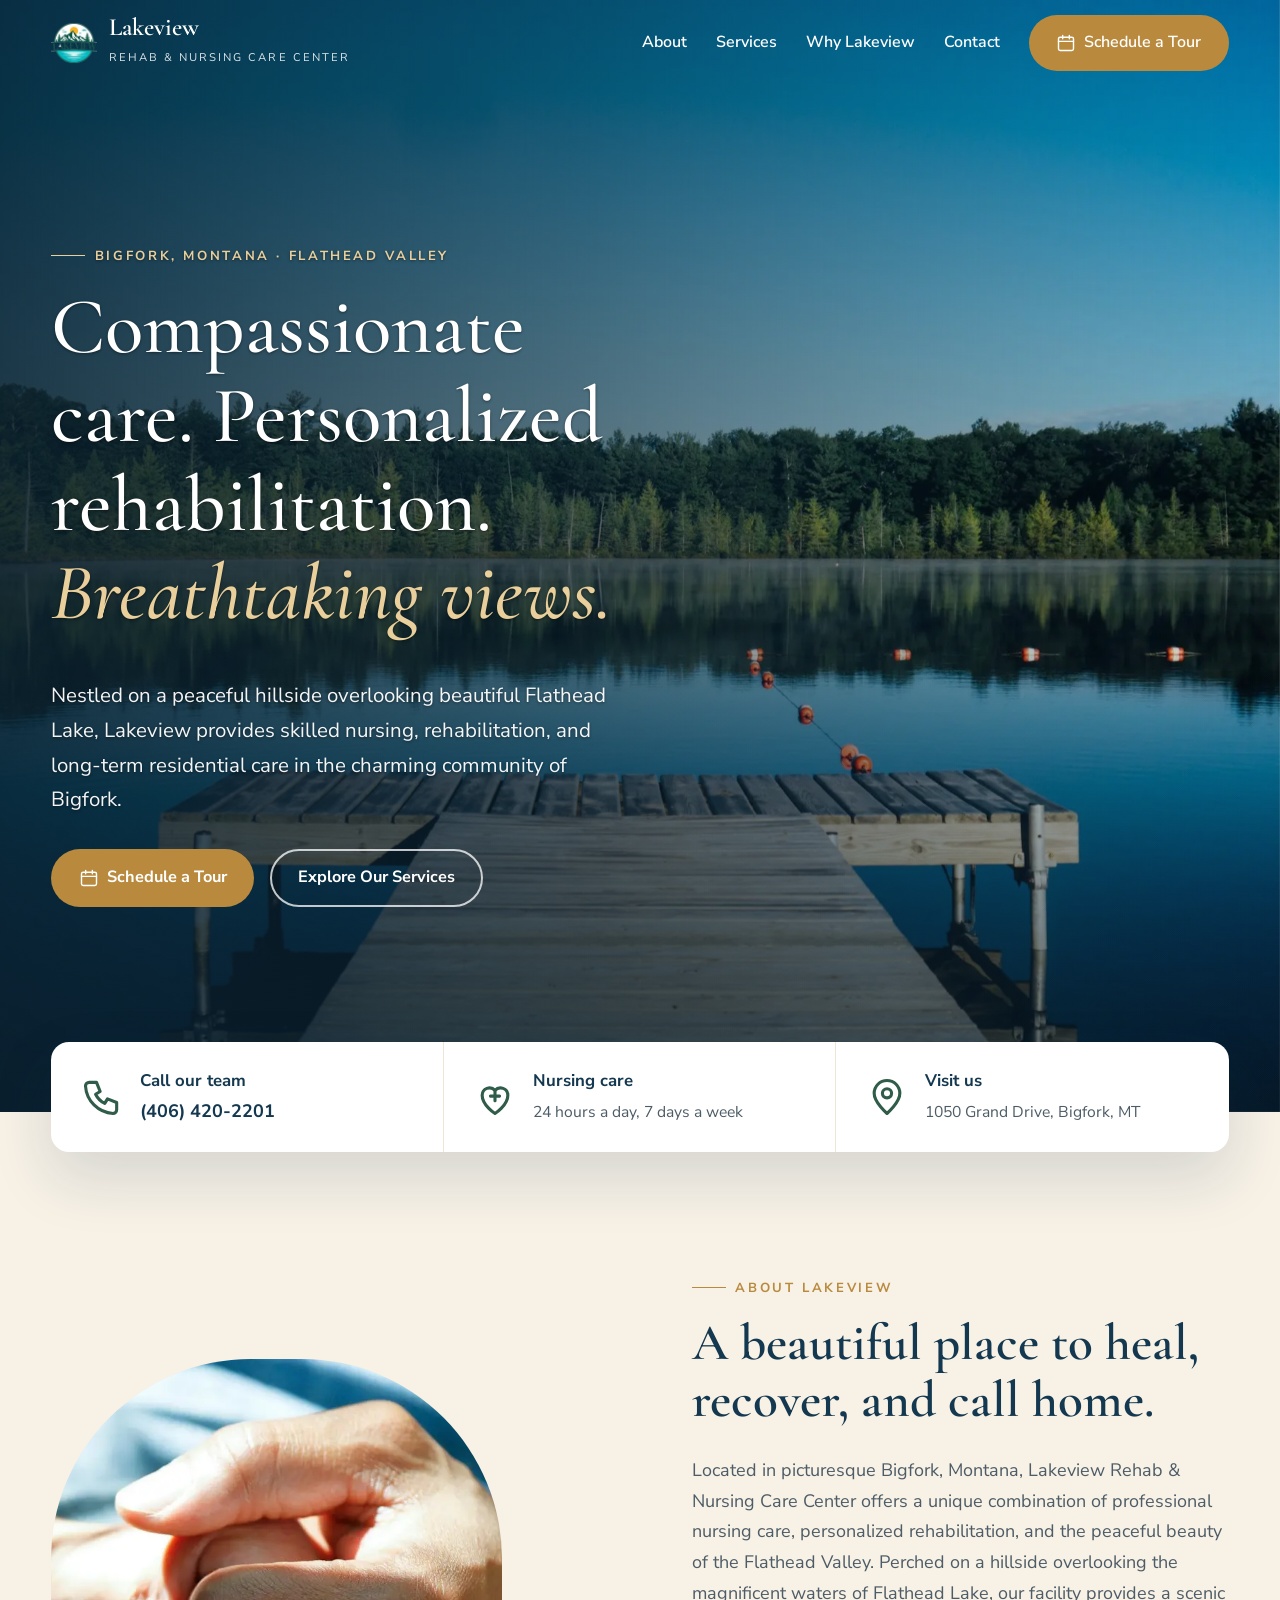
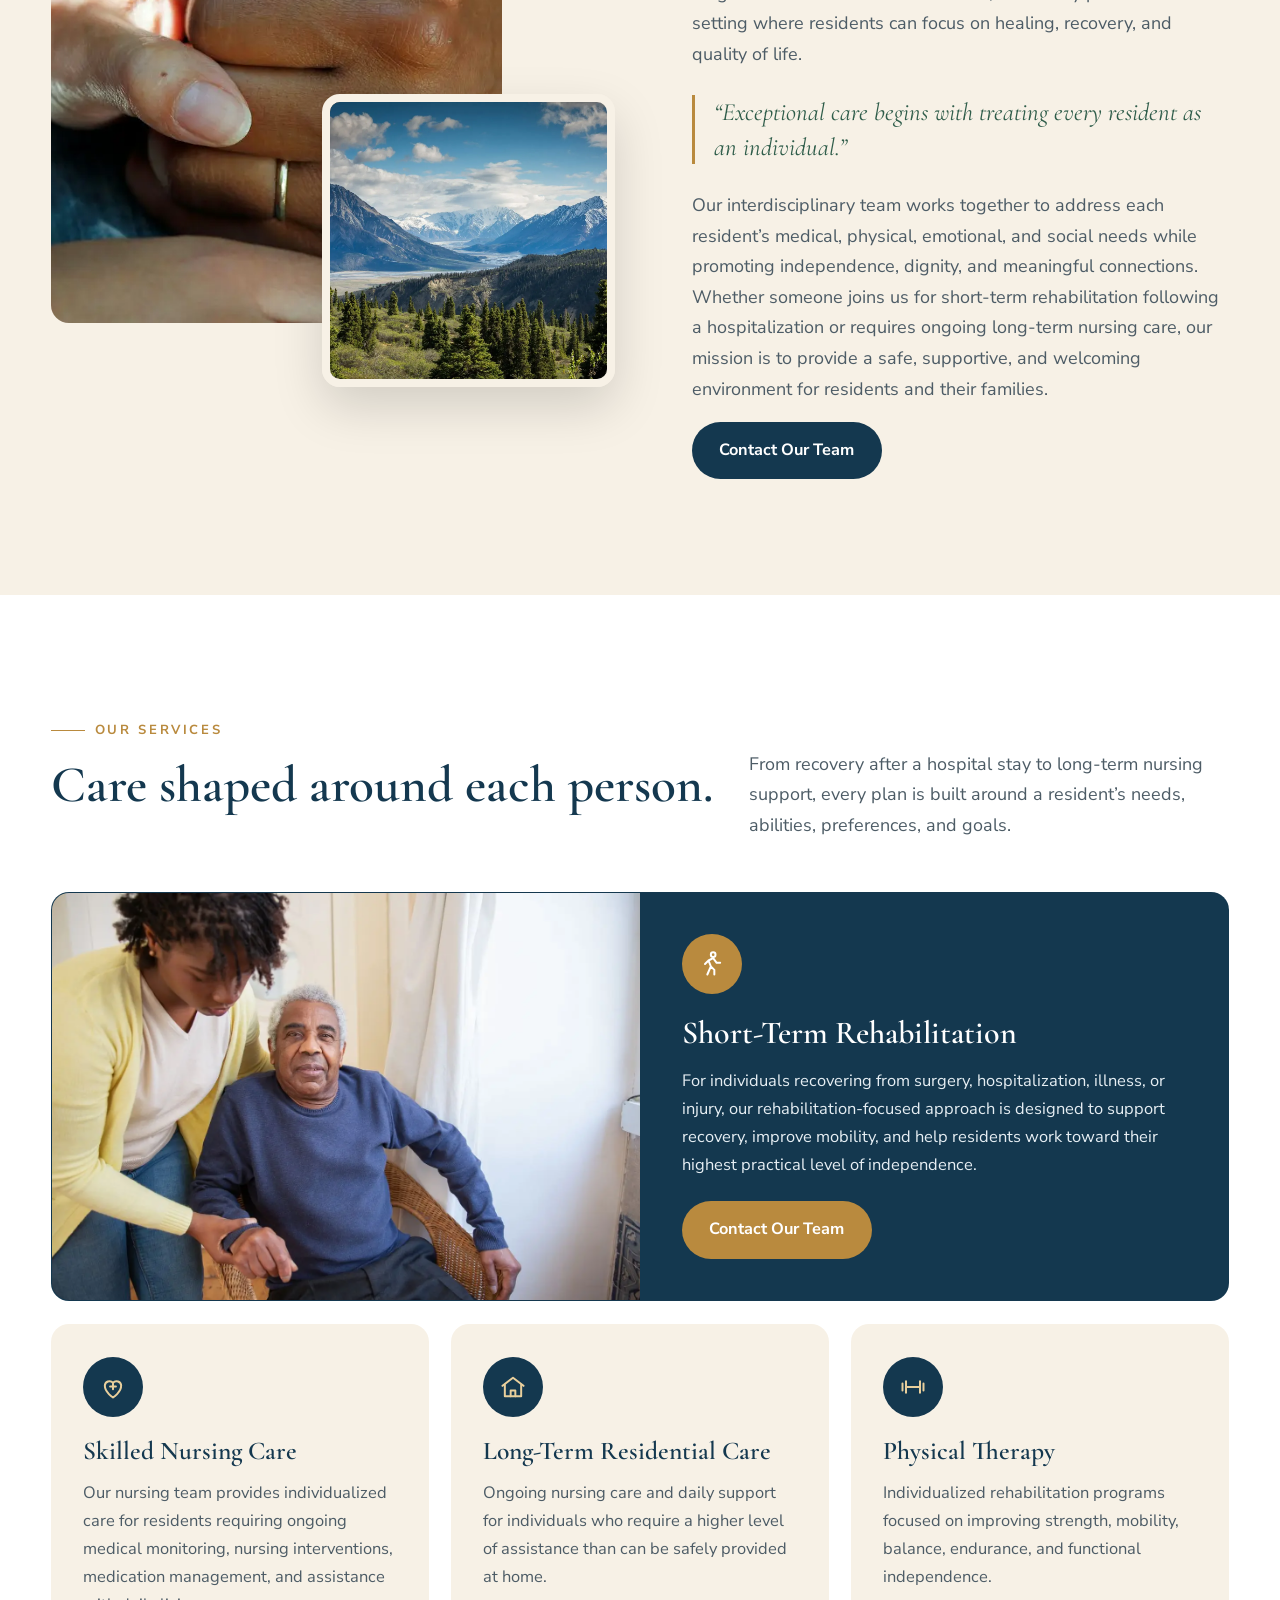
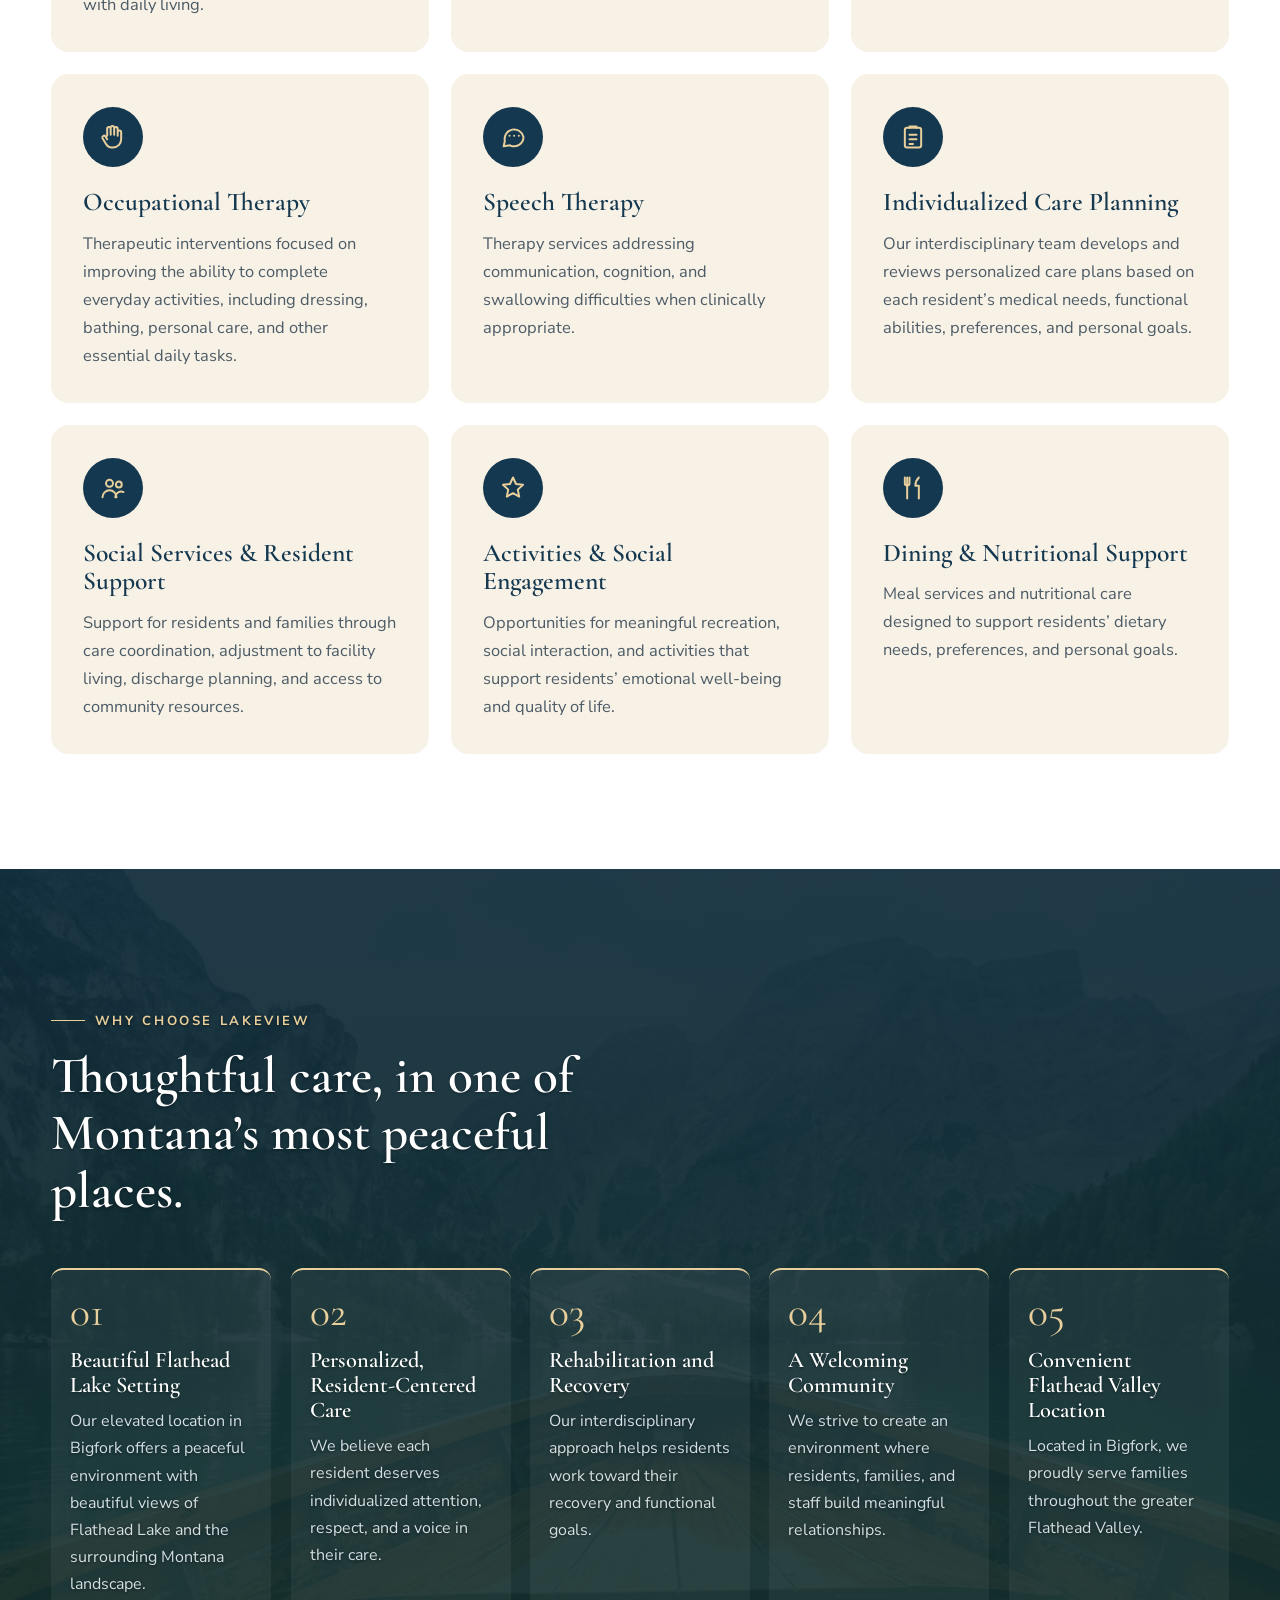
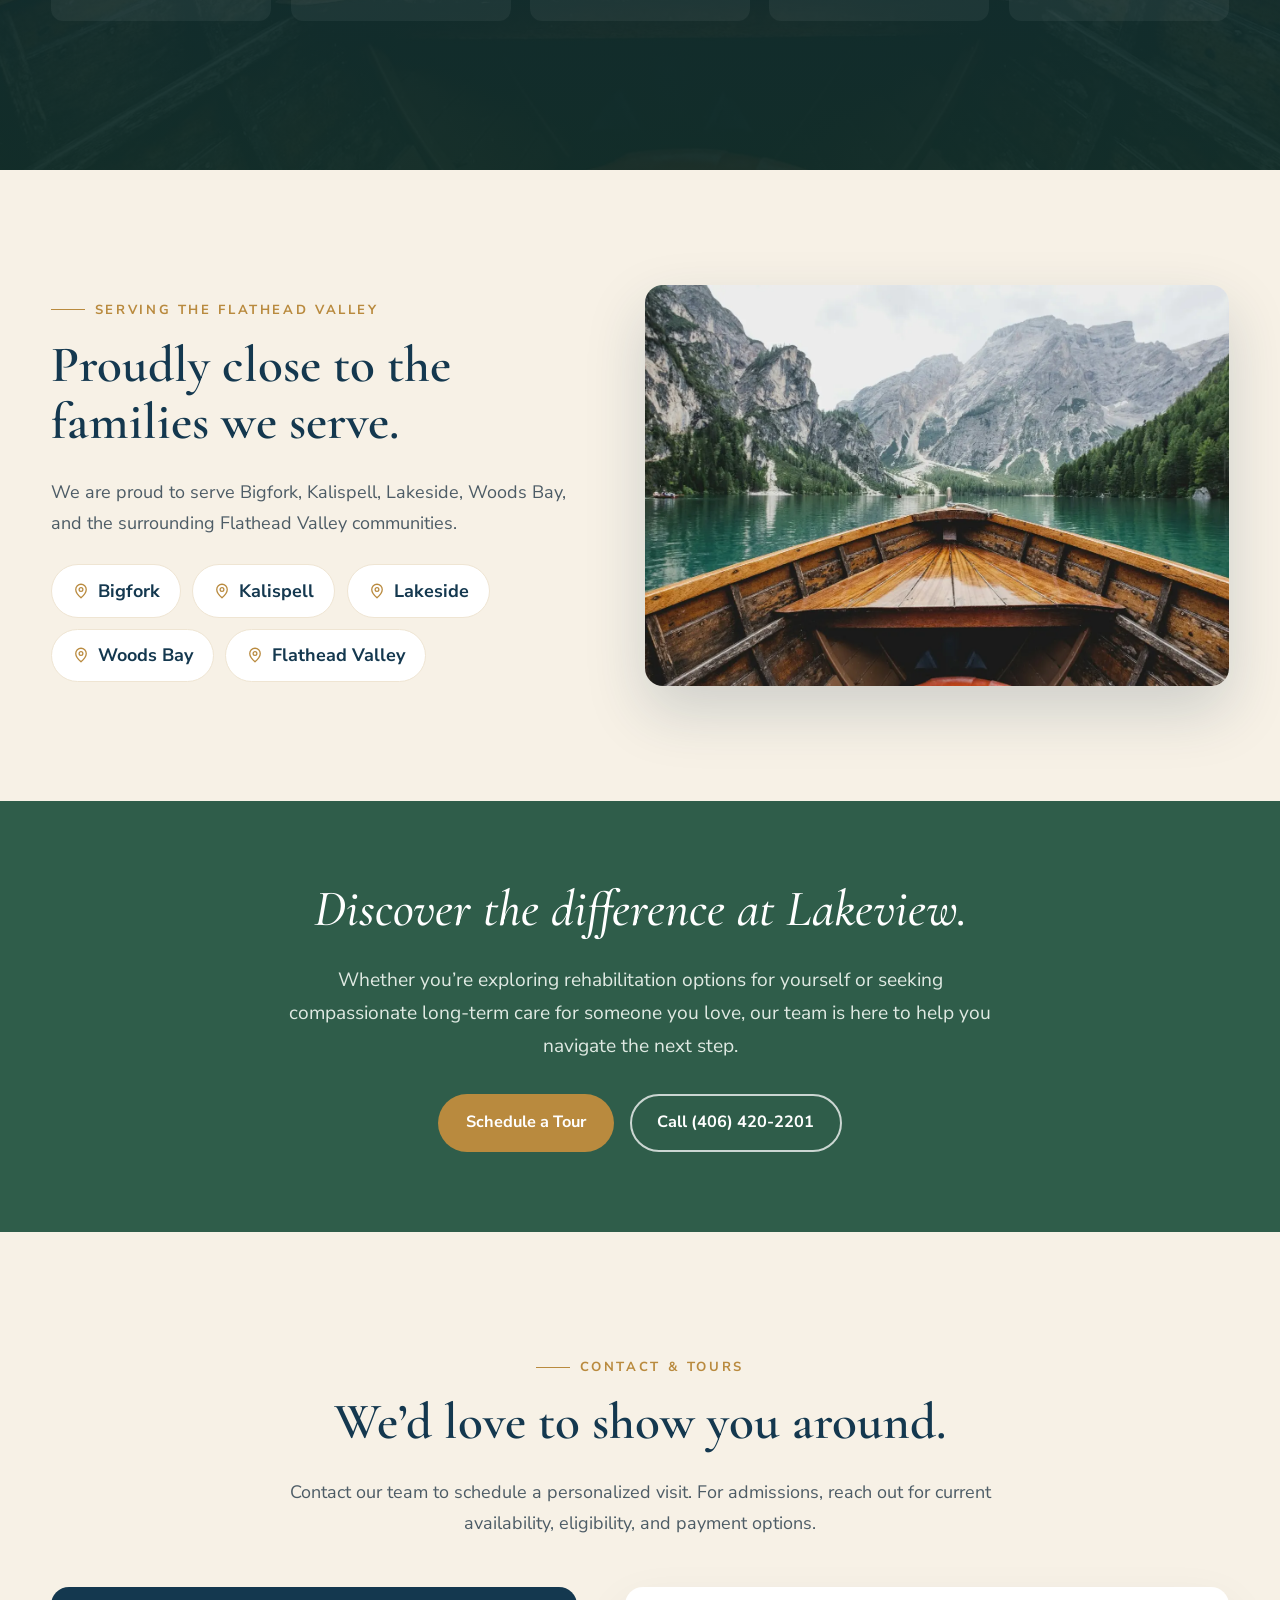
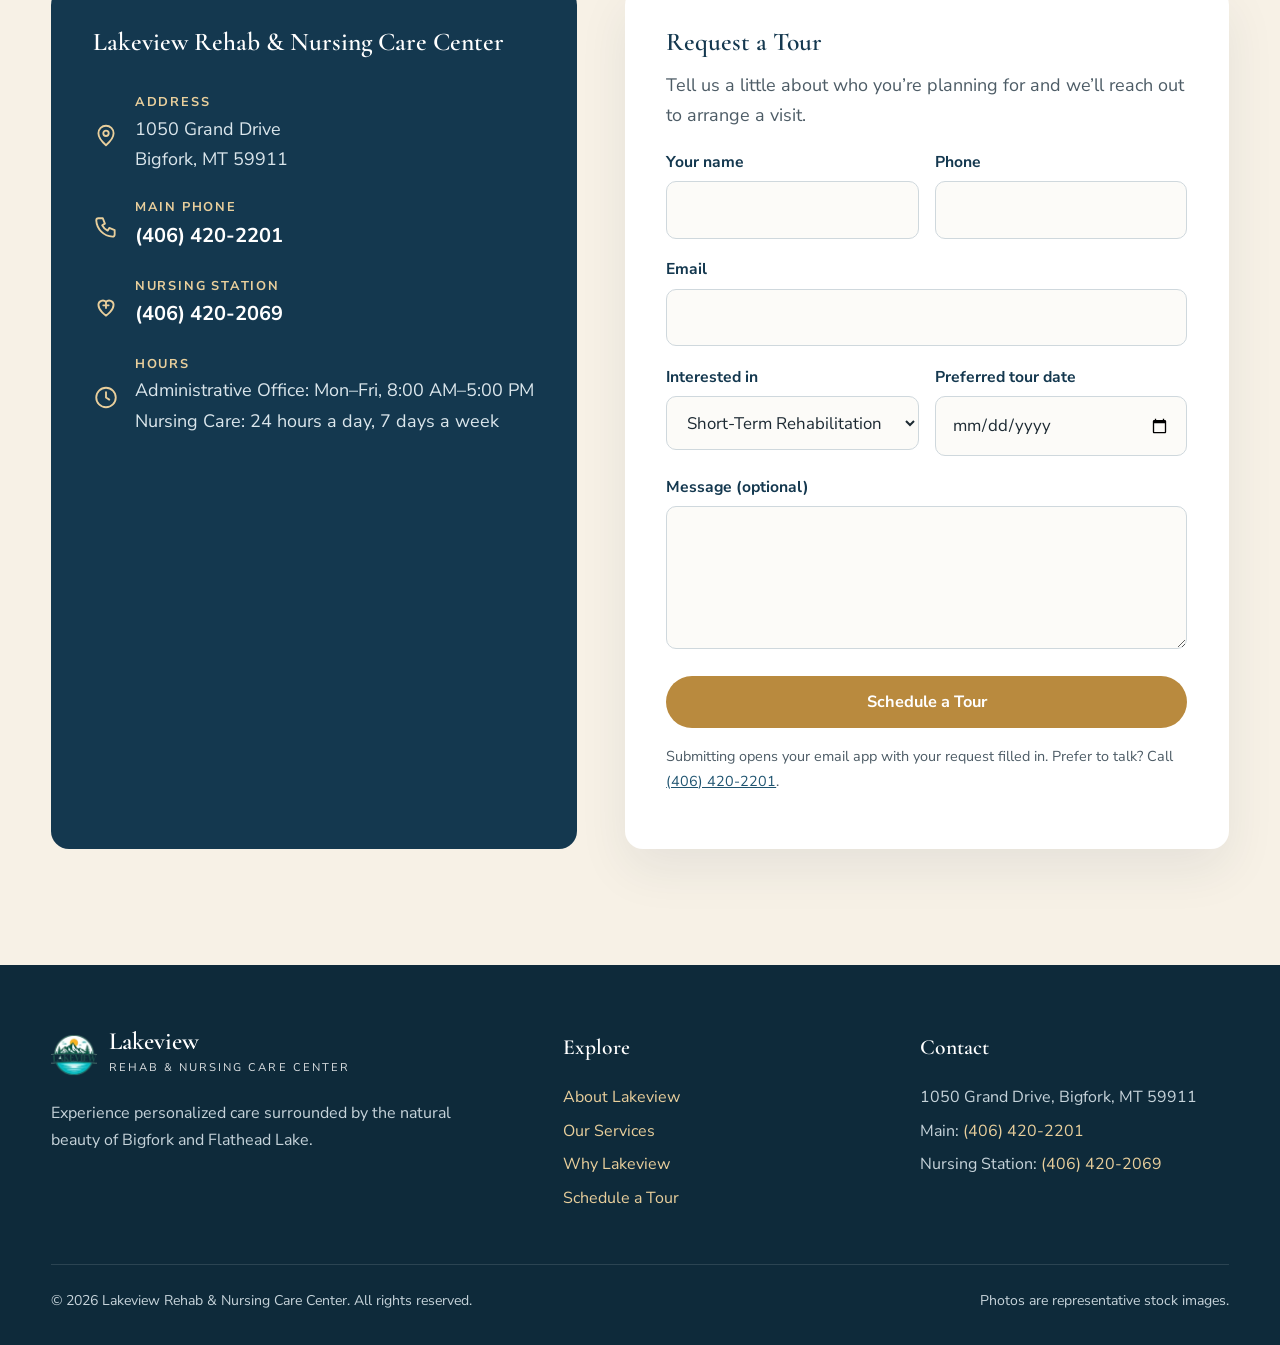
==== index.html @ eee623d5 "Lakeview Rehab & Nursing site" ====
<!doctype html>
<html lang="en">
<head>
<meta charset="utf-8">
<meta name="viewport" content="width=device-width,initial-scale=1">
<title>Lakeview Rehab &amp; Nursing Care Center | Bigfork, Montana</title>
<meta name="description" content="Skilled nursing, short-term rehabilitation, and long-term residential care on a peaceful hillside overlooking Flathead Lake in Bigfork, Montana. Schedule a tour today.">
<meta property="og:type" content="website">
<meta property="og:title" content="Lakeview Rehab &amp; Nursing Care Center | Bigfork, MT">
<meta property="og:description" content="Compassionate Care. Personalized Rehabilitation. Breathtaking Views. Skilled nursing and rehab in Montana’s Flathead Valley.">
<meta property="og:url" content="https://lakeviewrehabandnursing.com/">
<meta property="og:site_name" content="Lakeview Rehab &amp; Nursing Care Center">
<meta property="og:image" content="https://lakeviewrehabandnursing.com/assets/og-image.jpg">
<meta property="og:image:width" content="1200"><meta property="og:image:height" content="630">
<meta property="og:image:alt" content="Lakeview Rehab &amp; Nursing Care Center logo over Flathead Lake">
<meta name="twitter:card" content="summary_large_image">
<link rel="canonical" href="https://lakeviewrehabandnursing.com/">
<meta name="theme-color" content="#14384f">
<link rel="icon" href="favicon.ico" sizes="32x32"><link rel="icon" href="favicon.png" type="image/png"><link rel="apple-touch-icon" href="apple-touch-icon.png">
<link rel="preconnect" href="https://fonts.googleapis.com"><link rel="preconnect" href="https://fonts.gstatic.com" crossorigin>
<link href="https://fonts.googleapis.com/css2?family=Cormorant+Garamond:ital,wght@0,500;0,600;1,500&family=Nunito+Sans:wght@400;600;700&display=swap" rel="stylesheet">
<link rel="preload" as="image" href="assets/hero-lake.webp">
<link rel="stylesheet" href="styles.css?v=3">
<script type="application/ld+json">{"@context":"https://schema.org","@type":"NursingHome","name":"Lakeview Rehab & Nursing Care Center","description":"Skilled nursing, rehabilitation, and long-term residential care in Bigfork, Montana.","telephone":"+1-406-420-2201","url":"https://lakeviewrehabandnursing.com/","logo":"https://lakeviewrehabandnursing.com/assets/logo.png","image":"https://lakeviewrehabandnursing.com/assets/og-image.jpg","address":{"@type":"PostalAddress","streetAddress":"1050 Grand Drive","addressLocality":"Bigfork","addressRegion":"MT","postalCode":"59911","addressCountry":"US"},"areaServed":["Bigfork","Kalispell","Lakeside","Woods Bay","Flathead Valley"],"openingHoursSpecification":{"@type":"OpeningHoursSpecification","dayOfWeek":["Monday","Tuesday","Wednesday","Thursday","Friday"],"opens":"08:00","closes":"17:00"}}</script>
</head>
<body>
<a class="skip" href="#main">Skip to content</a>
<header id="top"><div class="wrap nav">
<a class="brand" href="#top" aria-label="Lakeview Rehab and Nursing Care Center home"><img src="assets/logo-sm.webp" alt="" width="46" height="46"><span><b>Lakeview</b><small>Rehab &amp; Nursing Care Center</small></span></a>
<button class="burger" aria-label="Open menu" aria-expanded="false" aria-controls="menu"><svg viewBox="0 0 24 24" width="30" height="30" fill="none" stroke="currentColor" stroke-width="2" stroke-linecap="round"><path d="M4 7h16M4 12h16M4 17h16"/></svg></button>
<nav class="links" id="menu" aria-label="Main"><a href="#about">About</a><a href="#services">Services</a><a href="#why">Why Lakeview</a><a href="#contact">Contact</a><a class="btn btn-gold" href="#tour"><svg viewBox="0 0 24 24" fill="none" stroke="currentColor" stroke-width="1.7" stroke-linecap="round" stroke-linejoin="round" aria-hidden="true"><rect x="3" y="5" width="18" height="16" rx="2"/><path d="M3 10h18M8 3v4M16 3v4"/></svg> Schedule a Tour</a></nav>
</div></header>
<main id="main">
<section class="hero" aria-label="Welcome">
<img src="assets/hero-lake.webp" alt="Calm mountain lake at sunrise with a wooden dock and evergreen shoreline" width="2000" height="1333" fetchpriority="high">
<div class="wrap">
<div class="eyebrow">Bigfork, Montana · Flathead Valley</div>
<h1>Compassionate care. Personalized rehabilitation. <em>Breathtaking views.</em></h1>
<p class="lead">Nestled on a peaceful hillside overlooking beautiful Flathead Lake, Lakeview provides skilled nursing, rehabilitation, and long-term residential care in the charming community of Bigfork.</p>
<div class="cta"><a class="btn btn-gold" href="#tour"><svg viewBox="0 0 24 24" fill="none" stroke="currentColor" stroke-width="1.7" stroke-linecap="round" stroke-linejoin="round" aria-hidden="true"><rect x="3" y="5" width="18" height="16" rx="2"/><path d="M3 10h18M8 3v4M16 3v4"/></svg> Schedule a Tour</a><a class="btn btn-ghost" href="#services">Explore Our Services</a></div>
</div></section>
<div class="wrap hero-strip"><div class="strip">
<div><svg viewBox="0 0 24 24" fill="none" stroke="currentColor" stroke-width="1.7" stroke-linecap="round" stroke-linejoin="round" aria-hidden="true"><path d="M5 4h4l2 5-2.5 1.5a11 11 0 0 0 5 5L15 13l5 2v4a2 2 0 0 1-2 2A16 16 0 0 1 3 6a2 2 0 0 1 2-2"/></svg><p style="margin:0"><b>Call our team</b><a href="tel:+14064202201">(406) 420-2201</a></p></div>
<div><svg viewBox="0 0 24 24" fill="none" stroke="currentColor" stroke-width="1.7" stroke-linecap="round" stroke-linejoin="round" aria-hidden="true"><path d="M12 21s-7-4.5-7-10a4 4 0 0 1 7-2.6A4 4 0 0 1 19 11c0 5.5-7 10-7 10z"/><path d="M12 9v5M9.5 11.5h5"/></svg><p style="margin:0"><b>Nursing care</b><span>24 hours a day, 7 days a week</span></p></div>
<div><svg viewBox="0 0 24 24" fill="none" stroke="currentColor" stroke-width="1.7" stroke-linecap="round" stroke-linejoin="round" aria-hidden="true"><path d="M12 21s-7-6-7-11a7 7 0 0 1 14 0c0 5-7 11-7 11z"/><circle cx="12" cy="10" r="2.5"/></svg><p style="margin:0"><b>Visit us</b><span>1050 Grand Drive, Bigfork, MT</span></p></div>
</div></div>

<section id="about"><div class="wrap about">
<div class="collage reveal"><img class="a" src="assets/hands.webp" alt="A younger hand gently holding an older person's hand" loading="lazy" width="1200" height="800"><img class="b" src="assets/mountains.webp" alt="Evergreen forest and mountains above a Montana lake" loading="lazy" width="1600" height="1067"></div>
<div class="reveal"><div class="eyebrow">About Lakeview</div>
<h2>A beautiful place to heal, recover, and call home.</h2>
<p>Located in picturesque Bigfork, Montana, Lakeview Rehab &amp; Nursing Care Center offers a unique combination of professional nursing care, personalized rehabilitation, and the peaceful beauty of the Flathead Valley. Perched on a hillside overlooking the magnificent waters of Flathead Lake, our facility provides a scenic setting where residents can focus on healing, recovery, and quality of life.</p>
<p class="quote">“Exceptional care begins with treating every resident as an individual.”</p>
<p>Our interdisciplinary team works together to address each resident’s medical, physical, emotional, and social needs while promoting independence, dignity, and meaningful connections. Whether someone joins us for short-term rehabilitation following a hospitalization or requires ongoing long-term nursing care, our mission is to provide a safe, supportive, and welcoming environment for residents and their families.</p>
<a class="btn btn-lake" href="#contact">Contact Our Team</a>
</div></div></section>

<section class="services" id="services"><div class="wrap">
<div class="head reveal"><div><div class="eyebrow">Our Services</div><h2>Care shaped around each person.</h2></div><p>From recovery after a hospital stay to long-term nursing support, every plan is built around a resident’s needs, abilities, preferences, and goals.</p></div>
<div class="grid"><article class="card feature reveal"><img src="assets/rehab.webp" alt="A caregiver helping an older man rise from his chair (stock photo)" loading="lazy" width="1200" height="800"><div class="tx"><div class="ic"><svg viewBox="0 0 24 24" fill="none" stroke="currentColor" stroke-width="1.7" stroke-linecap="round" stroke-linejoin="round" aria-hidden="true"><circle cx="13" cy="4" r="2"/><path d="M8 21l3-7 3 3v4M11 14l-2-5 4-2 3 4h3M6 12l3-3"/></svg></div><h3>Short-Term Rehabilitation</h3><p>For individuals recovering from surgery, hospitalization, illness, or injury, our rehabilitation-focused approach is designed to support recovery, improve mobility, and help residents work toward their highest practical level of independence.</p><p style="margin-top:1.4rem"><a class="btn btn-gold" href="#contact">Contact Our Team</a></p></div></article><article class="card reveal"><div class="ic"><svg viewBox="0 0 24 24" fill="none" stroke="currentColor" stroke-width="1.7" stroke-linecap="round" stroke-linejoin="round" aria-hidden="true"><path d="M12 21s-7-4.5-7-10a4 4 0 0 1 7-2.6A4 4 0 0 1 19 11c0 5.5-7 10-7 10z"/><path d="M12 9v5M9.5 11.5h5"/></svg></div><h3>Skilled Nursing Care</h3><p>Our nursing team provides individualized care for residents requiring ongoing medical monitoring, nursing interventions, medication management, and assistance with daily living.</p></article><article class="card reveal"><div class="ic"><svg viewBox="0 0 24 24" fill="none" stroke="currentColor" stroke-width="1.7" stroke-linecap="round" stroke-linejoin="round" aria-hidden="true"><path d="M3 11l9-7 9 7"/><path d="M5 10v10h14V10"/><path d="M10 20v-5h4v5"/></svg></div><h3>Long-Term Residential Care</h3><p>Ongoing nursing care and daily support for individuals who require a higher level of assistance than can be safely provided at home.</p></article><article class="card reveal"><div class="ic"><svg viewBox="0 0 24 24" fill="none" stroke="currentColor" stroke-width="1.7" stroke-linecap="round" stroke-linejoin="round" aria-hidden="true"><path d="M6 7v10M18 7v10M3 9v6M21 9v6M6 12h12"/></svg></div><h3>Physical Therapy</h3><p>Individualized rehabilitation programs focused on improving strength, mobility, balance, endurance, and functional independence.</p></article><article class="card reveal"><div class="ic"><svg viewBox="0 0 24 24" fill="none" stroke="currentColor" stroke-width="1.7" stroke-linecap="round" stroke-linejoin="round" aria-hidden="true"><path d="M7 11V5a1.5 1.5 0 0 1 3 0v5M10 10V4a1.5 1.5 0 0 1 3 0v6M13 10V5a1.5 1.5 0 0 1 3 0v6M16 11V8a1.5 1.5 0 0 1 3 0v6a7 7 0 0 1-7 7h-1a6 6 0 0 1-5-3l-3-5a1.5 1.5 0 0 1 2.5-1.6L7 14"/></svg></div><h3>Occupational Therapy</h3><p>Therapeutic interventions focused on improving the ability to complete everyday activities, including dressing, bathing, personal care, and other essential daily tasks.</p></article><article class="card reveal"><div class="ic"><svg viewBox="0 0 24 24" fill="none" stroke="currentColor" stroke-width="1.7" stroke-linecap="round" stroke-linejoin="round" aria-hidden="true"><path d="M21 12a8 8 0 0 1-11.6 7.1L4 20l1-4.6A8 8 0 1 1 21 12z"/><path d="M9 11h.01M13 11h.01M17 11h.01"/></svg></div><h3>Speech Therapy</h3><p>Therapy services addressing communication, cognition, and swallowing difficulties when clinically appropriate.</p></article><article class="card reveal"><div class="ic"><svg viewBox="0 0 24 24" fill="none" stroke="currentColor" stroke-width="1.7" stroke-linecap="round" stroke-linejoin="round" aria-hidden="true"><rect x="5" y="4" width="14" height="17" rx="2"/><path d="M9 4V3h6v1M9 10h6M9 14h6M9 18h3"/></svg></div><h3>Individualized Care Planning</h3><p>Our interdisciplinary team develops and reviews personalized care plans based on each resident’s medical needs, functional abilities, preferences, and personal goals.</p></article><article class="card reveal"><div class="ic"><svg viewBox="0 0 24 24" fill="none" stroke="currentColor" stroke-width="1.7" stroke-linecap="round" stroke-linejoin="round" aria-hidden="true"><circle cx="9" cy="8" r="3"/><circle cx="17" cy="9" r="2.5"/><path d="M3 20a6 6 0 0 1 12 0M14 20a5 5 0 0 1 7-4.5"/></svg></div><h3>Social Services &amp; Resident Support</h3><p>Support for residents and families through care coordination, adjustment to facility living, discharge planning, and access to community resources.</p></article><article class="card reveal"><div class="ic"><svg viewBox="0 0 24 24" fill="none" stroke="currentColor" stroke-width="1.7" stroke-linecap="round" stroke-linejoin="round" aria-hidden="true"><path d="M12 3l2.6 5.6 6 .7-4.5 4.1 1.2 6L12 16.4 6.7 19.4l1.2-6L3.4 9.3l6-.7z"/></svg></div><h3>Activities &amp; Social Engagement</h3><p>Opportunities for meaningful recreation, social interaction, and activities that support residents’ emotional well-being and quality of life.</p></article><article class="card reveal"><div class="ic"><svg viewBox="0 0 24 24" fill="none" stroke="currentColor" stroke-width="1.7" stroke-linecap="round" stroke-linejoin="round" aria-hidden="true"><path d="M7 3v8M5 3v5a2 2 0 0 0 4 0V3M7 11v10M17 3c-2 2-3 4-3 7h3v11"/></svg></div><h3>Dining &amp; Nutritional Support</h3><p>Meal services and nutritional care designed to support residents’ dietary needs, preferences, and personal goals.</p></article></div>
</div></section>

<section class="why" id="why"><img src="assets/lake-boat.webp" alt="" loading="lazy" width="1400" height="933"><div class="wrap">
<div class="reveal" style="max-width:40rem"><div class="eyebrow">Why Choose Lakeview</div><h2>Thoughtful care, in one of Montana’s most peaceful places.</h2></div>
<ol class="whylist"><li class="reveal"><h3>Beautiful Flathead Lake Setting</h3><p>Our elevated location in Bigfork offers a peaceful environment with beautiful views of Flathead Lake and the surrounding Montana landscape.</p></li><li class="reveal"><h3>Personalized, Resident-Centered Care</h3><p>We believe each resident deserves individualized attention, respect, and a voice in their care.</p></li><li class="reveal"><h3>Rehabilitation and Recovery</h3><p>Our interdisciplinary approach helps residents work toward their recovery and functional goals.</p></li><li class="reveal"><h3>A Welcoming Community</h3><p>We strive to create an environment where residents, families, and staff build meaningful relationships.</p></li><li class="reveal"><h3>Convenient Flathead Valley Location</h3><p>Located in Bigfork, we proudly serve families throughout the greater Flathead Valley.</p></li></ol>
</div></section>

<section id="area"><div class="wrap area">
<div class="reveal"><div class="eyebrow">Serving the Flathead Valley</div><h2>Proudly close to the families we serve.</h2><p style="color:var(--muted)">We are proud to serve Bigfork, Kalispell, Lakeside, Woods Bay, and the surrounding Flathead Valley communities.</p><ul class="towns"><li><svg viewBox="0 0 24 24" fill="none" stroke="currentColor" stroke-width="1.7" stroke-linecap="round" stroke-linejoin="round" aria-hidden="true"><path d="M12 21s-7-6-7-11a7 7 0 0 1 14 0c0 5-7 11-7 11z"/><circle cx="12" cy="10" r="2.5"/></svg>Bigfork</li><li><svg viewBox="0 0 24 24" fill="none" stroke="currentColor" stroke-width="1.7" stroke-linecap="round" stroke-linejoin="round" aria-hidden="true"><path d="M12 21s-7-6-7-11a7 7 0 0 1 14 0c0 5-7 11-7 11z"/><circle cx="12" cy="10" r="2.5"/></svg>Kalispell</li><li><svg viewBox="0 0 24 24" fill="none" stroke="currentColor" stroke-width="1.7" stroke-linecap="round" stroke-linejoin="round" aria-hidden="true"><path d="M12 21s-7-6-7-11a7 7 0 0 1 14 0c0 5-7 11-7 11z"/><circle cx="12" cy="10" r="2.5"/></svg>Lakeside</li><li><svg viewBox="0 0 24 24" fill="none" stroke="currentColor" stroke-width="1.7" stroke-linecap="round" stroke-linejoin="round" aria-hidden="true"><path d="M12 21s-7-6-7-11a7 7 0 0 1 14 0c0 5-7 11-7 11z"/><circle cx="12" cy="10" r="2.5"/></svg>Woods Bay</li><li><svg viewBox="0 0 24 24" fill="none" stroke="currentColor" stroke-width="1.7" stroke-linecap="round" stroke-linejoin="round" aria-hidden="true"><path d="M12 21s-7-6-7-11a7 7 0 0 1 14 0c0 5-7 11-7 11z"/><circle cx="12" cy="10" r="2.5"/></svg>Flathead Valley</li></ul></div>
<img class="reveal" src="assets/lake-boat.webp" alt="Wooden boat on clear turquoise mountain lake water" loading="lazy" width="1400" height="933">
</div></section>

<section class="band"><div class="wrap reveal"><h2>Discover the difference at Lakeview.</h2><p>Whether you’re exploring rehabilitation options for yourself or seeking compassionate long-term care for someone you love, our team is here to help you navigate the next step.</p><div class="cta" style="justify-content:center"><a class="btn btn-gold" href="#tour">Schedule a Tour</a><a class="btn btn-ghost" href="tel:+14064202201">Call (406) 420-2201</a></div></div></section>

<section id="contact"><div class="wrap">
<div class="reveal" style="text-align:center;max-width:44rem;margin:0 auto 3rem"><div class="eyebrow">Contact &amp; Tours</div><h2>We’d love to show you around.</h2><p style="color:var(--muted)">Contact our team to schedule a personalized visit. For admissions, reach out for current availability, eligibility, and payment options.</p></div>
<div class="contact">
<div class="info reveal"><h3>Lakeview Rehab &amp; Nursing Care Center</h3>
<div class="row"><svg viewBox="0 0 24 24" fill="none" stroke="currentColor" stroke-width="1.7" stroke-linecap="round" stroke-linejoin="round" aria-hidden="true"><path d="M12 21s-7-6-7-11a7 7 0 0 1 14 0c0 5-7 11-7 11z"/><circle cx="12" cy="10" r="2.5"/></svg><p style="margin:0"><b>Address</b><span>1050 Grand Drive<br>Bigfork, MT 59911</span></p></div>
<div class="row"><svg viewBox="0 0 24 24" fill="none" stroke="currentColor" stroke-width="1.7" stroke-linecap="round" stroke-linejoin="round" aria-hidden="true"><path d="M5 4h4l2 5-2.5 1.5a11 11 0 0 0 5 5L15 13l5 2v4a2 2 0 0 1-2 2A16 16 0 0 1 3 6a2 2 0 0 1 2-2"/></svg><p style="margin:0"><b>Main Phone</b><a href="tel:+14064202201">(406) 420-2201</a></p></div>
<div class="row"><svg viewBox="0 0 24 24" fill="none" stroke="currentColor" stroke-width="1.7" stroke-linecap="round" stroke-linejoin="round" aria-hidden="true"><path d="M12 21s-7-4.5-7-10a4 4 0 0 1 7-2.6A4 4 0 0 1 19 11c0 5.5-7 10-7 10z"/><path d="M12 9v5M9.5 11.5h5"/></svg><p style="margin:0"><b>Nursing Station</b><a href="tel:+14064202069">(406) 420-2069</a></p></div>
<div class="row"><svg viewBox="0 0 24 24" fill="none" stroke="currentColor" stroke-width="1.7" stroke-linecap="round" stroke-linejoin="round" aria-hidden="true"><circle cx="12" cy="12" r="9"/><path d="M12 7v5l3 2"/></svg><p style="margin:0"><b>Hours</b><span>Administrative Office: Mon–Fri, 8:00 AM–5:00 PM<br>Nursing Care: 24 hours a day, 7 days a week</span></p></div>
<iframe class="map" title="Map to 1050 Grand Drive, Bigfork, MT" loading="lazy" referrerpolicy="no-referrer-when-downgrade" src="https://maps.google.com/maps?q=1050%20Grand%20Drive%2C%20Bigfork%2C%20MT%2059911&z=14&output=embed"></iframe>
</div>
<form id="tour" class="reveal" novalidate>
<h3>Request a Tour</h3><p style="color:var(--muted);margin-top:0">Tell us a little about who you’re planning for and we’ll reach out to arrange a visit.</p>
<div class="f2"><div><label for="n">Your name</label><input id="n" name="name" autocomplete="name" required></div><div><label for="p">Phone</label><input id="p" name="phone" type="tel" autocomplete="tel" required></div></div>
<label for="e">Email</label><input id="e" name="email" type="email" autocomplete="email">
<div class="f2"><div><label for="i">Interested in</label><select id="i" name="interest"><option>Short-Term Rehabilitation</option><option>Skilled Nursing Care</option><option>Long-Term Residential Care</option><option>Therapy Services</option><option>General Questions</option></select></div><div><label for="d">Preferred tour date</label><input id="d" name="date" type="date"></div></div>
<label for="m">Message (optional)</label><textarea id="m" name="message" rows="4"></textarea>
<button class="btn btn-gold" type="submit" style="width:100%">Schedule a Tour</button>
<p class="note">Submitting opens your email app with your request filled in. Prefer to talk? Call <a href="tel:+14064202201">(406) 420-2201</a>.</p>
</form></div></div></section>
</main>
<footer><div class="wrap"><div class="fgrid">
<div><a class="brand" href="#top" style="color:#fff"><img src="assets/logo-sm.webp" alt="" width="46" height="46"><span><b>Lakeview</b><small>Rehab &amp; Nursing Care Center</small></span></a><p style="margin-top:1.2rem;max-width:26rem">Experience personalized care surrounded by the natural beauty of Bigfork and Flathead Lake.</p></div>
<div><h4>Explore</h4><ul><li><a href="#about">About Lakeview</a></li><li><a href="#services">Our Services</a></li><li><a href="#why">Why Lakeview</a></li><li><a href="#tour">Schedule a Tour</a></li></ul></div>
<div><h4>Contact</h4><ul><li>1050 Grand Drive, Bigfork, MT 59911</li><li>Main: <a href="tel:+14064202201">(406) 420-2201</a></li><li>Nursing Station: <a href="tel:+14064202069">(406) 420-2069</a></li></ul></div>
</div><div class="legal"><span>© 2026 Lakeview Rehab &amp; Nursing Care Center. All rights reserved.</span><span>Photos are representative stock images.</span></div></div></footer>
<script>
const h=document.querySelector('header'),b=document.querySelector('.burger'),m=document.getElementById('menu');
const s=()=>h.classList.toggle('solid',scrollY>40||m.classList.contains('open'));addEventListener('scroll',s,{passive:true});s();
b.onclick=()=>{const o=m.classList.toggle('open');b.setAttribute('aria-expanded',o);b.setAttribute('aria-label',o?'Close menu':'Open menu');s()};
m.querySelectorAll('a').forEach(a=>a.onclick=()=>{m.classList.remove('open');b.setAttribute('aria-expanded',false);s()});
const io=new IntersectionObserver(es=>es.forEach(e=>{if(e.isIntersecting){e.target.classList.add('in');io.unobserve(e.target)}}),{threshold:.12});
document.querySelectorAll('.reveal').forEach(el=>io.observe(el));
document.getElementById('tour').onsubmit=ev=>{ev.preventDefault();const f=new FormData(ev.target);
if(!f.get('name')||!f.get('phone')){alert('Please add your name and phone number so we can reach you.');return}
const body=`Name: ${f.get('name')}\nPhone: ${f.get('phone')}\nEmail: ${f.get('email')}\nInterested in: ${f.get('interest')}\nPreferred date: ${f.get('date')}\n\n${f.get('message')}`;
location.href='mailto:brandon@lakeviewrn.com?subject='+encodeURIComponent('Tour request – '+f.get('name'))+'&body='+encodeURIComponent(body)};
</script>
</body></html>
---- styles.css ----
:root{--lake:#14384f;--lake2:#1f5470;--ever:#2f5d4a;--cream:#f7f1e6;--cream2:#efe5d3;--gold:#b98a3e;--ink:#1d2a33;--muted:#4d5c66;--r:18px;--serif:"Cormorant Garamond",Georgia,serif;--sans:"Nunito Sans",system-ui,sans-serif}
*{box-sizing:border-box}html{scroll-behavior:smooth;scroll-padding-top:90px}
body{margin:0;font-family:var(--sans);font-size:1.125rem;line-height:1.7;color:var(--ink);background:var(--cream)}
img{max-width:100%;display:block}a{color:var(--lake2)}
.wrap{width:min(1200px,92%);margin:auto}
h1,h2,h3{font-family:var(--serif);font-weight:600;line-height:1.12;color:var(--lake);margin:0 0 .5em}
h2{font-size:clamp(2.1rem,4vw,3.2rem)}h3{font-size:1.6rem}
.eyebrow{display:inline-flex;align-items:center;gap:.6rem;font-size:.82rem;letter-spacing:.2em;text-transform:uppercase;font-weight:700;color:var(--gold);margin-bottom:1rem}
.eyebrow:before{content:"";width:34px;height:1px;background:currentColor}
.skip{position:absolute;left:-999px}.skip:focus{left:1rem;top:1rem;z-index:99;background:#fff;padding:.6rem 1rem}
:focus-visible{outline:3px solid var(--gold);outline-offset:3px}
.btn{display:inline-flex;align-items:center;justify-content:center;gap:.5rem;min-height:52px;padding:.8rem 1.6rem;border-radius:999px;font-weight:700;font-size:1.02rem;text-decoration:none;border:2px solid transparent;transition:.25s;cursor:pointer;font-family:var(--sans)}
.btn-gold{background:var(--gold);color:#fff}.btn-gold:hover{background:#a0752f;transform:translateY(-2px)}
.btn-ghost{border-color:rgba(255,255,255,.75);color:#fff}.btn-ghost:hover{background:#fff;color:var(--lake)}
.btn-lake{background:var(--lake);color:#fff}.btn-lake:hover{background:var(--lake2)}
/* header */
header{position:fixed;inset:0 0 auto;z-index:50;transition:.3s;color:#fff}
header.solid{background:rgba(247,241,230,.97);box-shadow:0 6px 30px rgba(20,56,79,.1);color:var(--lake);backdrop-filter:blur(8px)}
.nav{display:flex;align-items:center;justify-content:space-between;height:86px;gap:1rem}
.brand{display:flex;align-items:center;gap:.75rem;text-decoration:none;color:inherit}
.brand img{width:46px;height:46px}.brand b{font-family:var(--serif);font-size:1.55rem;font-weight:600;display:block;line-height:1}
.brand small{font-size:.7rem;letter-spacing:.18em;text-transform:uppercase;opacity:.85}
.links{display:flex;align-items:center;gap:1.8rem}.links a{color:inherit;text-decoration:none;font-weight:600;font-size:1rem}
.links a:not(.btn):hover{color:var(--gold)}
.burger{display:none;background:none;border:0;color:inherit;width:52px;height:52px;cursor:pointer}
/* hero */
.hero{position:relative;min-height:100vh;display:flex;align-items:center;color:#fff;overflow:hidden}
.hero>img{position:absolute;inset:0;width:100%;height:100%;object-fit:cover;transform:scale(1.06);animation:drift 18s ease-out forwards}
@keyframes drift{to{transform:scale(1)}}
.hero:after{content:"";position:absolute;inset:0;background:linear-gradient(90deg,rgba(10,32,46,.85) 0%,rgba(10,32,46,.55) 45%,rgba(10,32,46,.1) 100%),linear-gradient(0deg,rgba(10,32,46,.6),transparent 40%)}
.hero .wrap{position:relative;z-index:2;padding:120px 0 90px}
.hero h1{color:#fff;font-size:clamp(2.7rem,6.2vw,5.4rem);max-width:13ch;font-weight:500}
.hero h1 em{font-style:italic;color:#e9cf9c}
.hero .eyebrow{color:#e9cf9c}
.hero p.lead{font-size:clamp(1.15rem,1.6vw,1.35rem);max-width:36rem;opacity:.95}
.cta{display:flex;flex-wrap:wrap;gap:1rem;margin-top:2rem}
.hero-strip{position:relative;z-index:2;margin-top:-70px}
.strip{display:grid;grid-template-columns:repeat(3,1fr);background:#fff;border-radius:var(--r);box-shadow:0 25px 60px rgba(20,56,79,.15);overflow:hidden}
.strip div{padding:1.6rem 1.8rem;display:flex;gap:1rem;align-items:center;border-right:1px solid var(--cream2)}
.strip div:last-child{border:0}.strip svg{flex:none;width:44px;height:44px;color:var(--ever)}
.strip b{display:block;color:var(--lake);font-size:1.05rem}.strip span{color:var(--muted);font-size:.98rem}
.strip a{color:var(--lake);font-weight:700;text-decoration:none}
section{padding:clamp(4.5rem,9vw,8rem) 0}
/* about */
.about{display:grid;grid-template-columns:1.05fr 1fr;gap:clamp(2.5rem,6vw,6rem);align-items:center}
.collage{position:relative;padding:0 0 4rem 0}
.collage .a{border-radius:200px 200px var(--r) var(--r);aspect-ratio:4/5;object-fit:cover;width:78%}
.collage .b{position:absolute;right:0;bottom:0;width:52%;aspect-ratio:1;object-fit:cover;border-radius:var(--r);border:8px solid var(--cream);box-shadow:0 20px 50px rgba(0,0,0,.15)}
.about p{color:var(--muted)}.about .quote{font-family:var(--serif);font-size:1.55rem;font-style:italic;color:var(--ever);border-left:3px solid var(--gold);padding-left:1.2rem;margin:1.6rem 0;line-height:1.4}
/* services */
.services{background:#fff}
.head{display:flex;justify-content:space-between;align-items:end;gap:2rem;margin-bottom:3.2rem;flex-wrap:wrap}
.head p{max-width:30rem;color:var(--muted);margin:0}
.grid{display:grid;grid-template-columns:repeat(3,1fr);gap:1.4rem}
.card{background:var(--cream);border-radius:var(--r);padding:2rem 1.9rem;transition:.35s;border:1px solid transparent;position:relative;overflow:hidden}
.card:hover{transform:translateY(-6px);background:#fff;border-color:var(--cream2);box-shadow:0 22px 50px rgba(20,56,79,.12)}
.card .ic{width:60px;height:60px;border-radius:50%;background:var(--lake);color:#e9cf9c;display:grid;place-items:center;margin-bottom:1.3rem}
.card .ic svg{width:28px;height:28px}
.card p{color:var(--muted);margin:0;font-size:1.03rem}
.card.feature{grid-column:span 3;display:grid;grid-template-columns:1fr 1fr;padding:0;background:var(--lake);color:#fff}
.card.feature img{height:100%;object-fit:cover;min-height:300px}
.card.feature .tx{padding:2.6rem}.card.feature h3{color:#fff;font-size:2rem}.card.feature p{color:#d5e2ea}
.card.feature .ic{background:var(--gold);color:#fff}
/* why */
.why{position:relative;color:#fff;overflow:hidden}
.why>img{position:absolute;inset:0;width:100%;height:100%;object-fit:cover}
.why:before{content:"";position:absolute;inset:0;background:linear-gradient(180deg,rgba(14,42,58,.9),rgba(20,50,44,.92));z-index:1}
.why .wrap{position:relative;z-index:2}.why h2{color:#fff}.why .eyebrow{color:#e9cf9c}
.whylist{display:grid;grid-template-columns:repeat(5,1fr);gap:1.2rem;margin-top:3rem;counter-reset:w}
.whylist li{list-style:none;border-top:1px solid rgba(233,207,156,.5);padding-top:1.4rem;counter-increment:w}
.whylist li:before{content:"0" counter(w);font-family:var(--serif);font-size:2.6rem;color:#e9cf9c;display:block;line-height:1;margin-bottom:.8rem}
.whylist h3{color:#fff;font-size:1.4rem}.whylist p{color:#d3dfe4;font-size:1rem;margin:0}
.whylist{padding:0}
/* area */
.area{display:grid;grid-template-columns:1fr 1.1fr;gap:4rem;align-items:center}
.towns{display:flex;flex-wrap:wrap;gap:.7rem;margin:1.6rem 0 0;padding:0}
.towns li{list-style:none;padding:.65rem 1.25rem;border-radius:999px;background:#fff;border:1px solid var(--cream2);font-weight:700;color:var(--lake);display:flex;gap:.5rem;align-items:center}
.towns li svg{width:18px;color:var(--gold)}
.area img{border-radius:var(--r);aspect-ratio:16/11;object-fit:cover;box-shadow:0 25px 60px rgba(20,56,79,.18)}
/* band */
.band{background:var(--ever);color:#fff;text-align:center;padding:5rem 0}
.band h2{color:#fff;font-style:italic;font-weight:500}.band p{max-width:44rem;margin:0 auto 2rem;color:#dfe9e2;font-size:1.2rem}
/* contact */
.contact{display:grid;grid-template-columns:1fr 1.15fr;gap:3rem}
.info{background:var(--lake);color:#fff;border-radius:var(--r);padding:2.6rem;display:flex;flex-direction:column;gap:1.4rem}
.info h3{color:#fff}.row{display:flex;gap:1rem}.row svg{flex:none;width:26px;color:#e9cf9c;margin-top:4px}
.row b{display:block;font-size:.8rem;letter-spacing:.14em;text-transform:uppercase;color:#e9cf9c}
.row a{color:#fff;font-size:1.25rem;font-weight:700;text-decoration:none}.row span{color:#dbe6ec}
.map{border:0;width:100%;height:260px;border-radius:12px;margin-top:auto}
form{background:#fff;border-radius:var(--r);padding:2.6rem;box-shadow:0 20px 50px rgba(20,56,79,.08)}
.f2{display:grid;grid-template-columns:1fr 1fr;gap:1rem}
label{display:block;font-weight:700;font-size:.98rem;margin:0 0 .35rem;color:var(--lake)}
input,select,textarea{width:100%;font:inherit;font-size:1.05rem;padding:.85rem 1rem;border:1.5px solid #cfd8dd;border-radius:10px;background:#fcfbf8;margin-bottom:1.1rem;min-height:52px;color:var(--ink)}
input:focus,select:focus,textarea:focus{border-color:var(--lake2);outline:none;box-shadow:0 0 0 4px rgba(31,84,112,.15)}
.note{font-size:.9rem;color:var(--muted);margin-top:1rem}
footer{background:#0e2a3a;color:#c6d3da;padding:4rem 0 2rem;font-size:1rem}
.fgrid{display:grid;grid-template-columns:1.5fr 1fr 1fr;gap:3rem}
footer h4{color:#fff;font-family:var(--serif);font-size:1.35rem;margin:0 0 1rem;font-weight:600}
footer a{color:#e9cf9c;text-decoration:none}footer ul{list-style:none;padding:0;margin:0;line-height:2.1}
.legal{border-top:1px solid rgba(255,255,255,.12);margin-top:3rem;padding-top:1.5rem;font-size:.88rem;display:flex;justify-content:space-between;flex-wrap:wrap;gap:1rem}
.reveal{opacity:0;transform:translateY(28px);transition:opacity .9s ease,transform .9s ease}.reveal.in{opacity:1;transform:none}
@media (prefers-reduced-motion:reduce){*{animation:none!important;transition:none!important}.reveal{opacity:1;transform:none}}
@media(max-width:1100px){.whylist{grid-template-columns:repeat(2,1fr)}.grid{grid-template-columns:repeat(2,1fr)}.card.feature{grid-column:span 2}}
@media(max-width:900px){
.burger{display:block}.links{position:fixed;inset:86px 0 auto;background:var(--cream);color:var(--lake);flex-direction:column;align-items:stretch;padding:1.5rem 6%;gap:0;box-shadow:0 20px 40px rgba(0,0,0,.15);display:none}
.links.open{display:flex}.links a:not(.btn){padding:1rem 0;border-bottom:1px solid var(--cream2);font-size:1.15rem}.links .btn{margin-top:1rem}
.about,.area,.contact,.fgrid{grid-template-columns:1fr}.strip{grid-template-columns:1fr}.strip div{border-right:0;border-bottom:1px solid var(--cream2)}
.card.feature{grid-template-columns:1fr}}
@media(max-width:620px){.grid,.whylist{grid-template-columns:1fr}.card.feature{grid-column:auto}.f2{grid-template-columns:1fr}.hero .wrap{padding-top:130px}.cta .btn{width:100%}form,.info{padding:1.6rem}.brand small{display:none}.hero-strip{margin-top:-40px}}
img{height:auto}.btn{white-space:nowrap}.btn svg{width:20px;height:20px;flex:none}
.collage .a{height:auto;width:80%}.collage .b{height:auto}
.hero h1{max-width:15ch}
.why .wrap{padding:1rem 0}.whylist li{background:rgba(255,255,255,.05);padding:1.4rem 1.2rem;border-radius:12px;border-top:2px solid #e9cf9c}
@media(max-width:620px){.hero h1{font-size:2.5rem}.hero .wrap{padding-bottom:70px}}
/* readability pass */
.card.feature{align-items:stretch}.card.feature img{width:100%;height:100%;min-height:320px;object-fit:cover;object-position:center 30%}
.card.feature .tx{background:var(--lake);position:relative;z-index:1}.card.feature p{color:#e6eef3}
.hero h1,.hero p,.hero .eyebrow,.why h2,.why h3,.why p,.why .eyebrow{text-shadow:0 1px 3px rgba(0,0,0,.45)}
.why:before{background:linear-gradient(180deg,rgba(14,42,58,.92),rgba(18,46,42,.94))}
@media(max-width:900px){.card.feature{display:flex;flex-direction:column}.card.feature img{height:auto;min-height:0;aspect-ratio:4/3}.card.feature .tx{padding:2rem 1.6rem}
.hero:after{background:linear-gradient(180deg,rgba(10,32,46,.72),rgba(10,32,46,.82) 60%,rgba(10,32,46,.9))}}
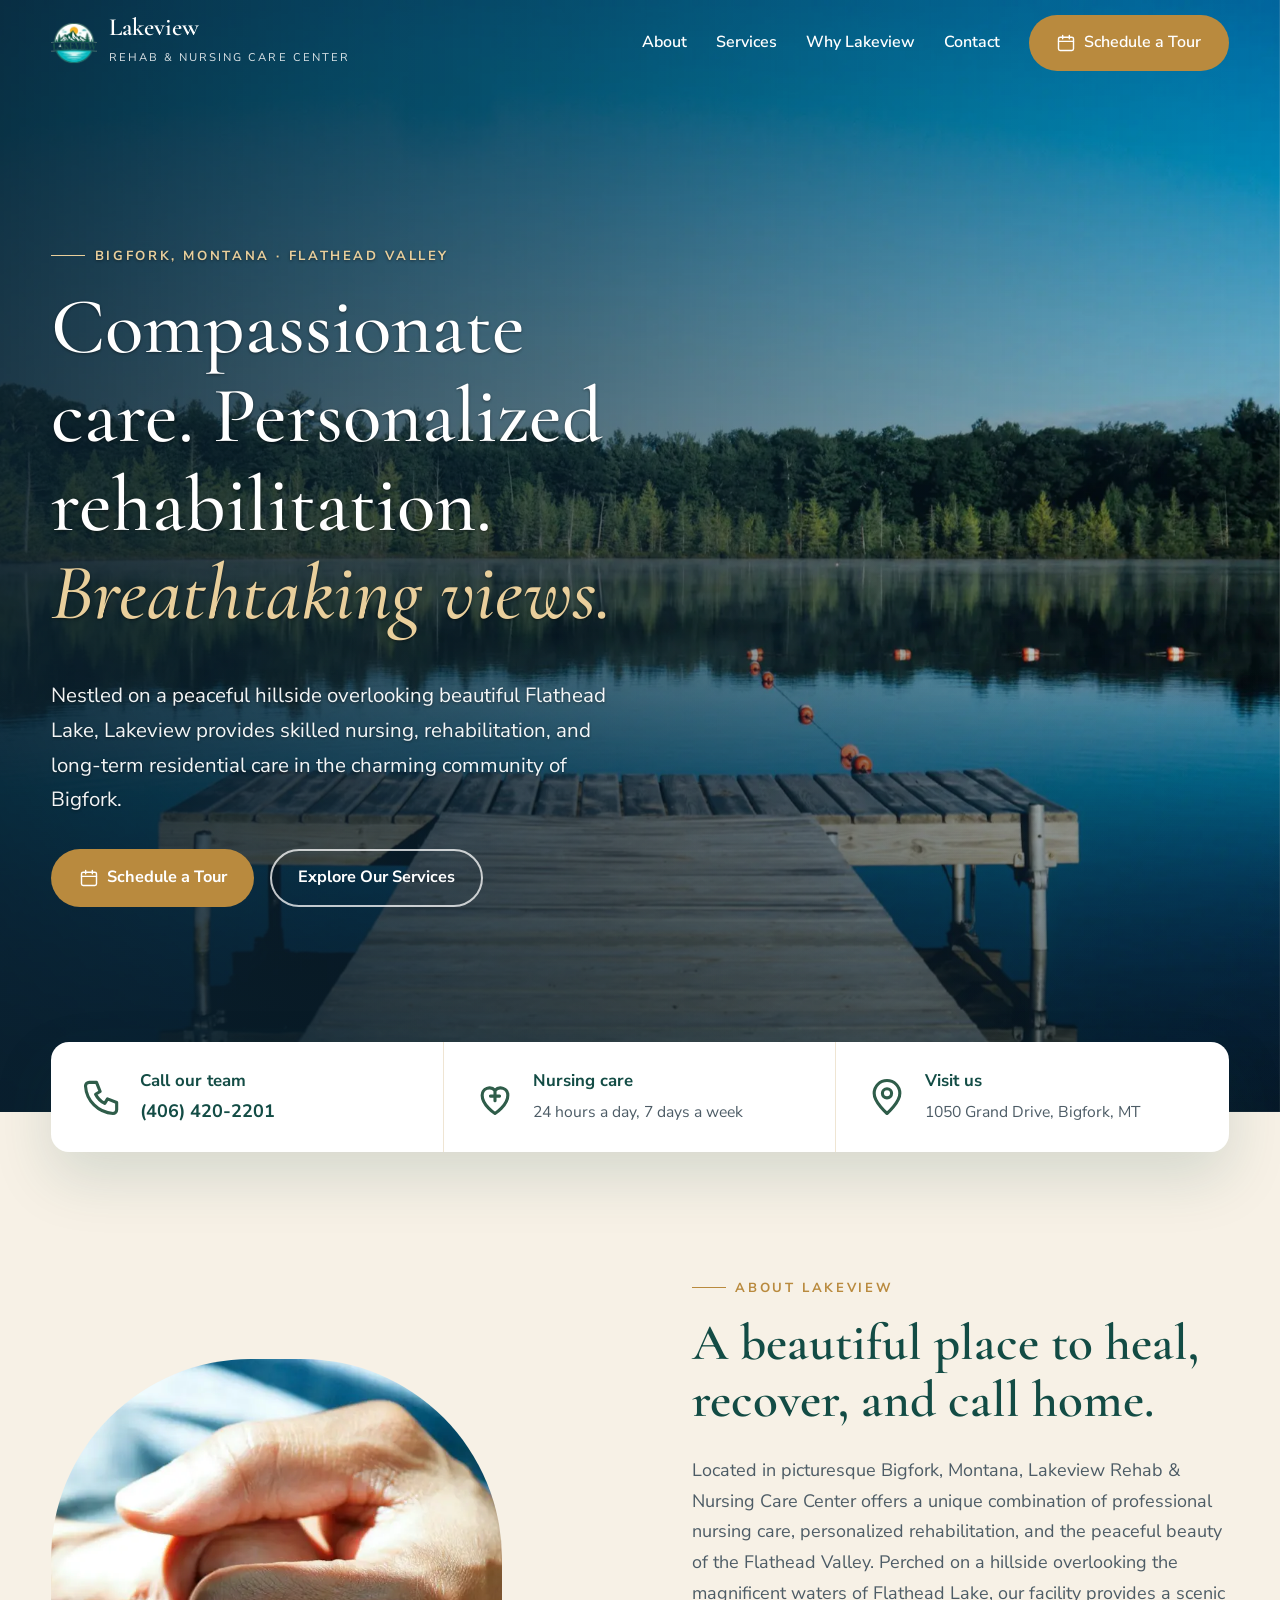
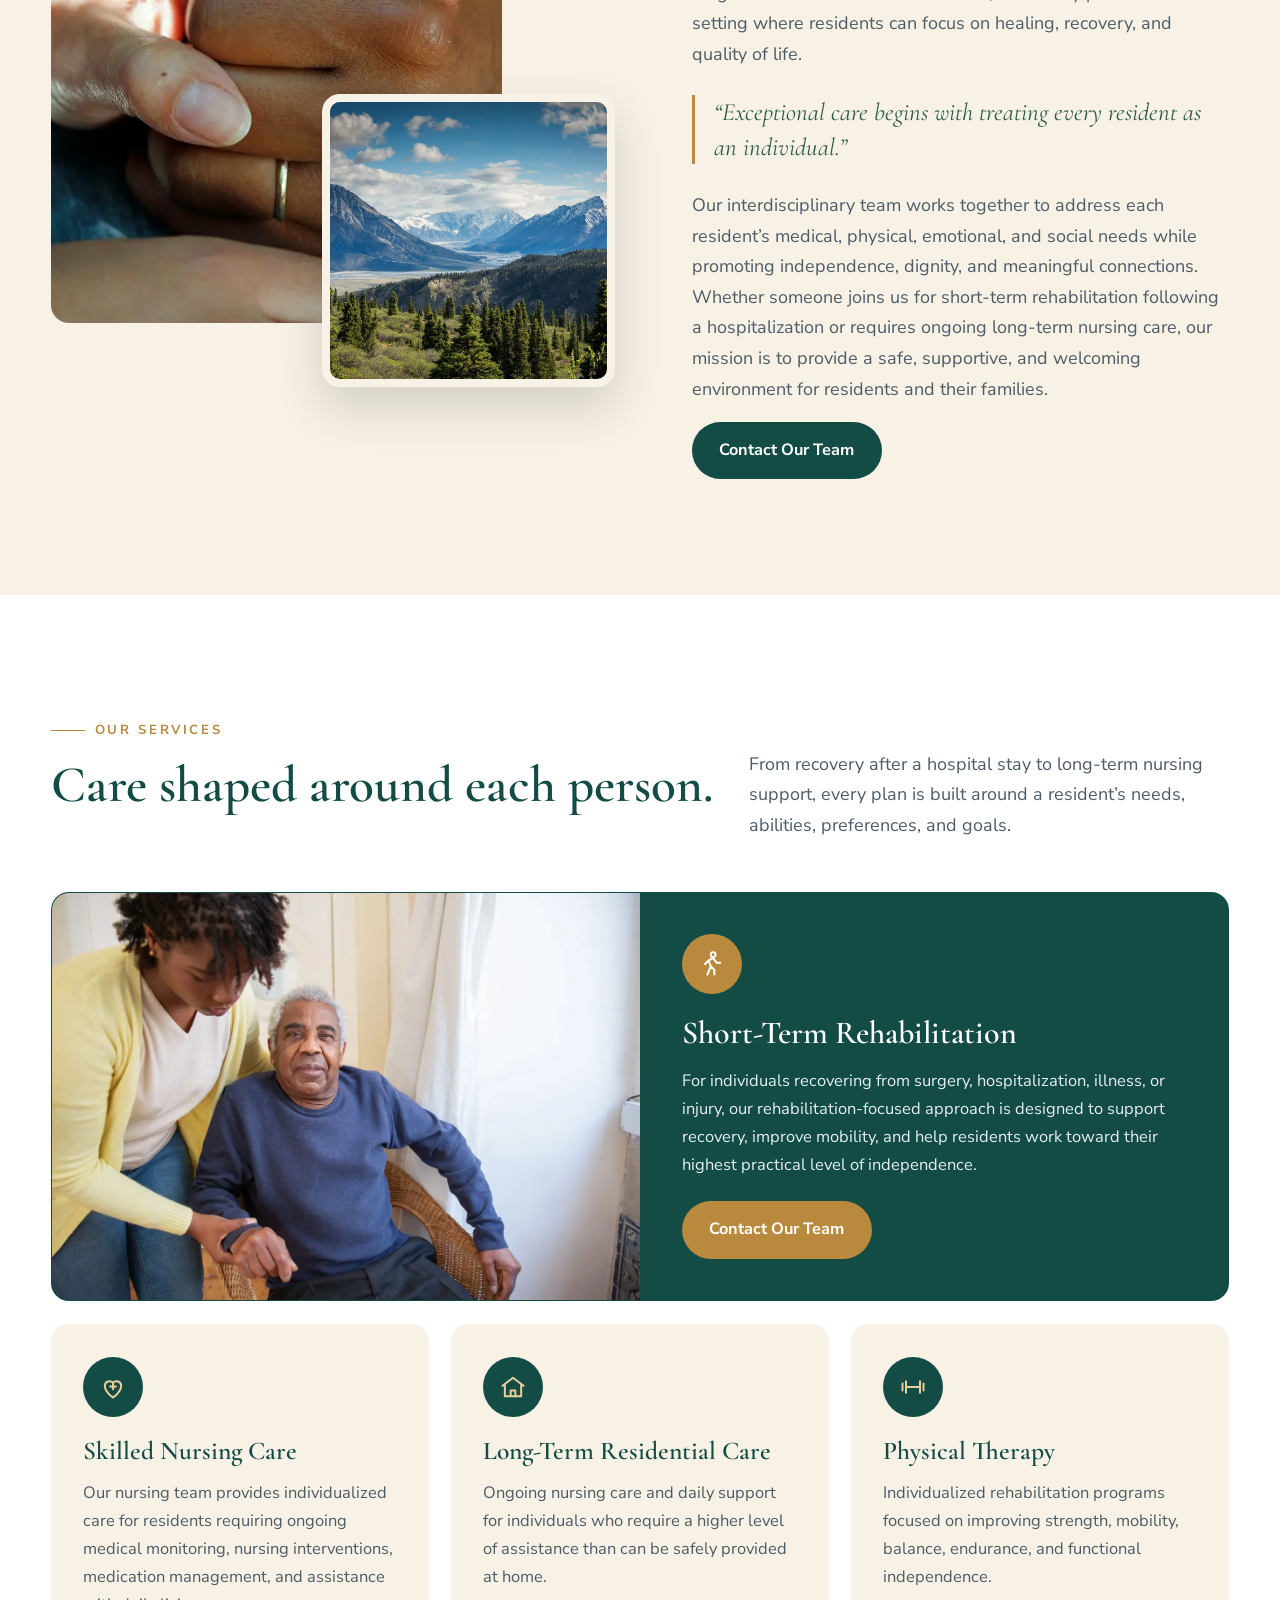
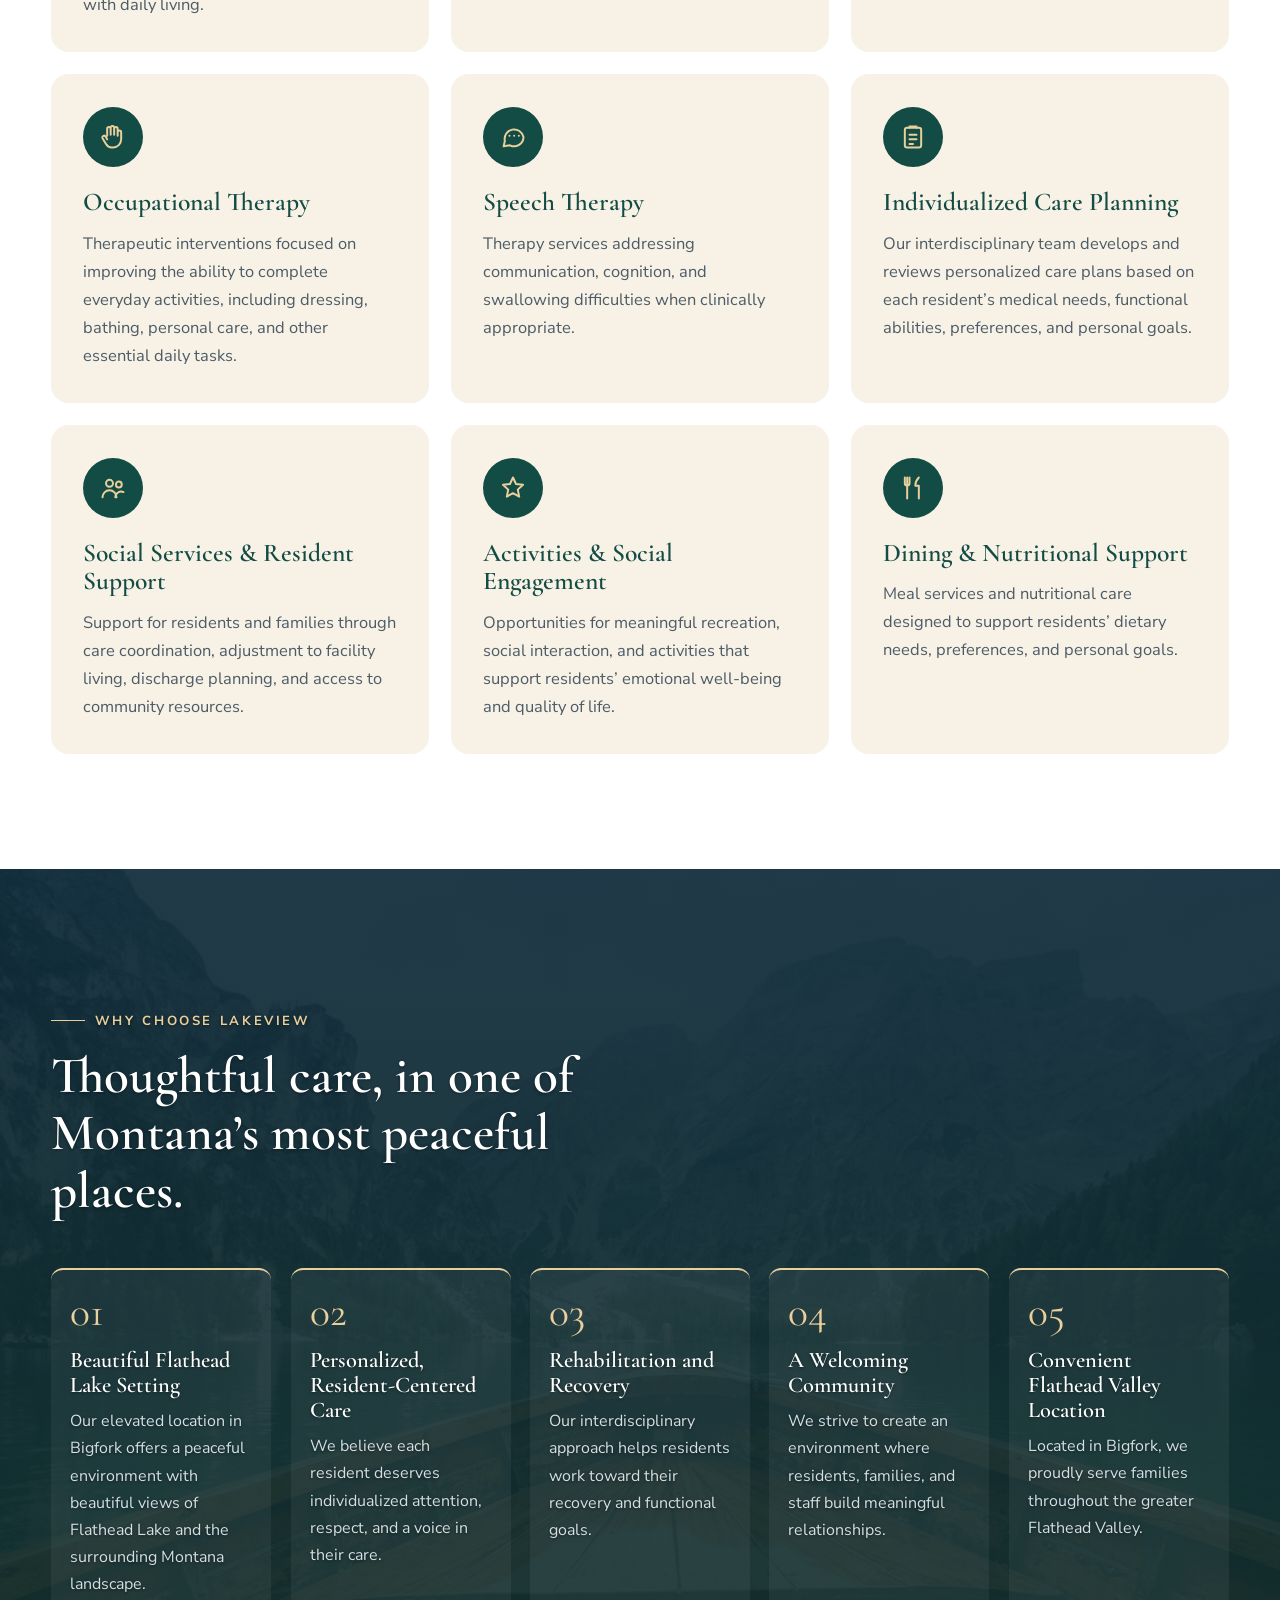
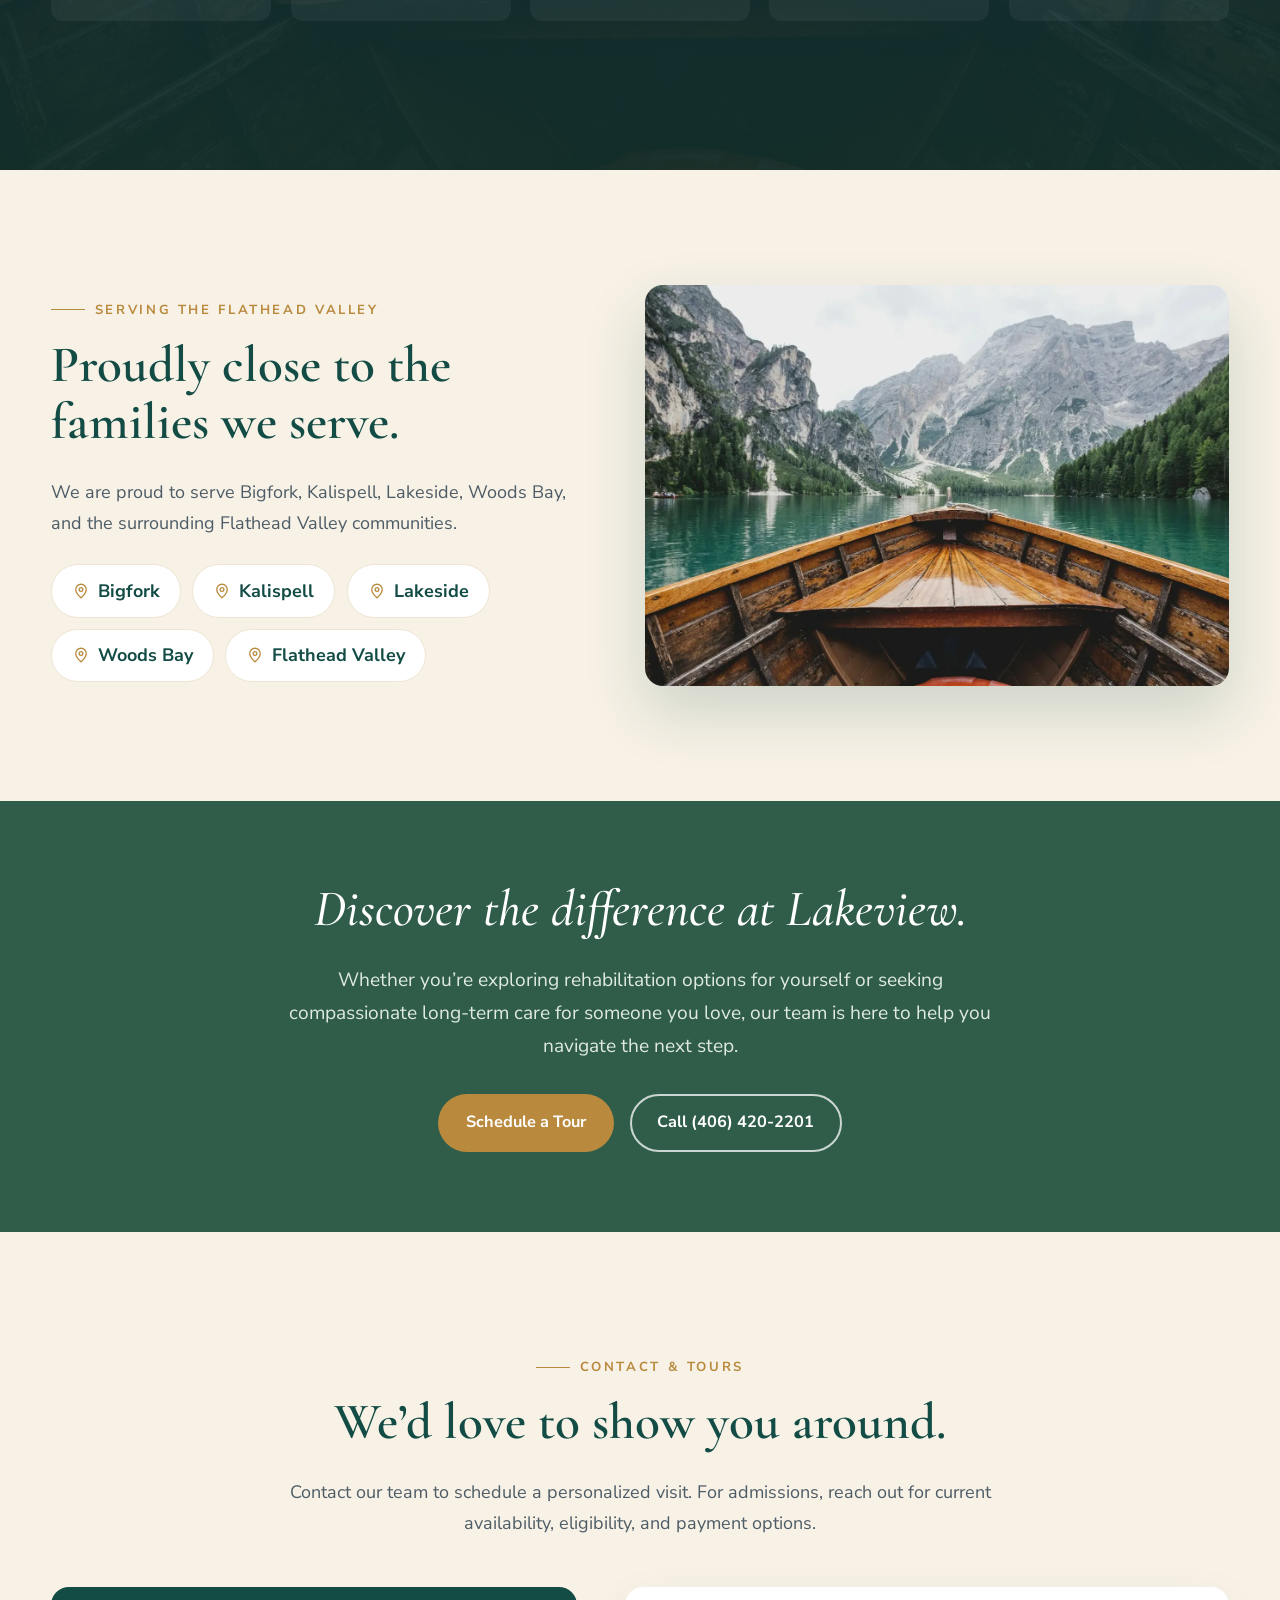
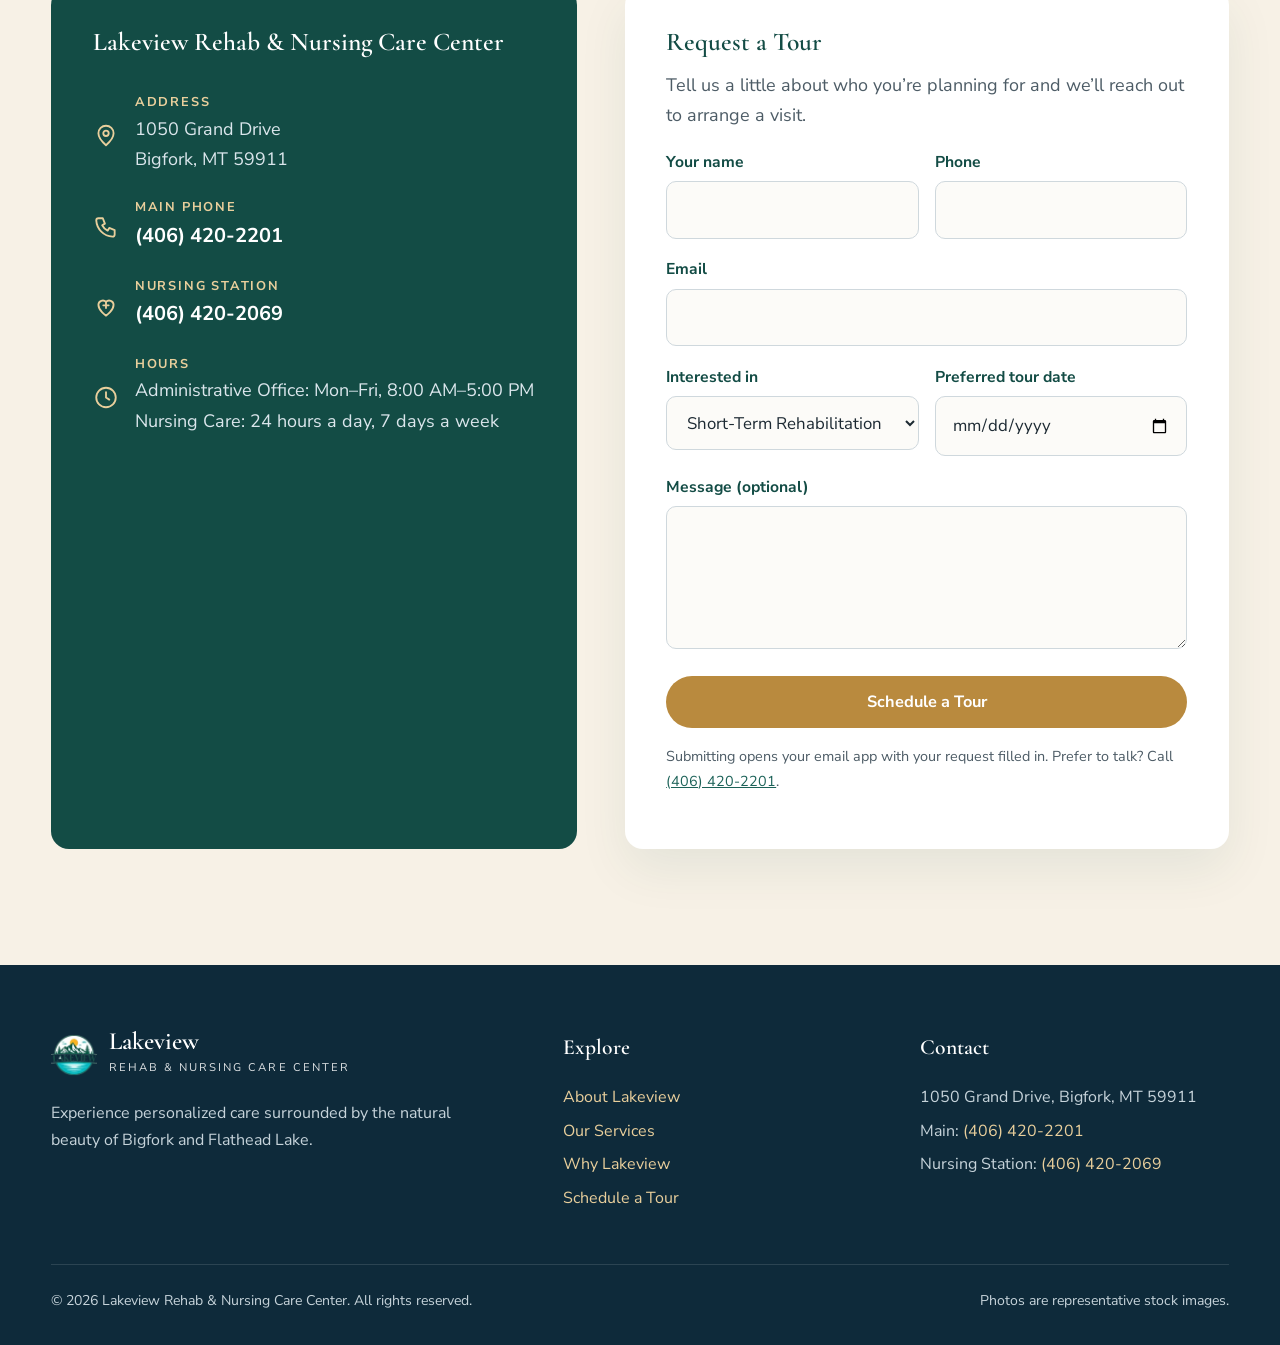
==== commit e55678ac: "Use Lakeview logo brand colors" ====
--- a/index.html
+++ b/index.html
@@ -15,7 +15,7 @@
 <meta property="og:image:alt" content="Lakeview Rehab &amp; Nursing Care Center logo over Flathead Lake">
 <meta name="twitter:card" content="summary_large_image">
 <link rel="canonical" href="https://lakeviewrehabandnursing.com/">
-<meta name="theme-color" content="#14384f">
+<meta name="theme-color" content="#134c45">
 <link rel="icon" href="favicon.ico" sizes="32x32"><link rel="icon" href="favicon.png" type="image/png"><link rel="apple-touch-icon" href="apple-touch-icon.png">
 <link rel="preconnect" href="https://fonts.googleapis.com"><link rel="preconnect" href="https://fonts.gstatic.com" crossorigin>
 <link href="https://fonts.googleapis.com/css2?family=Cormorant+Garamond:ital,wght@0,500;0,600;1,500&family=Nunito+Sans:wght@400;600;700&display=swap" rel="stylesheet">
--- a/styles.css
+++ b/styles.css
@@ -1,4 +1,4 @@
-:root{--lake:#14384f;--lake2:#1f5470;--ever:#2f5d4a;--cream:#f7f1e6;--cream2:#efe5d3;--gold:#b98a3e;--ink:#1d2a33;--muted:#4d5c66;--r:18px;--serif:"Cormorant Garamond",Georgia,serif;--sans:"Nunito Sans",system-ui,sans-serif}
+:root{--lake:#134c45;--lake2:#1c6258;--ever:#2f5d4a;--cream:#f7f1e6;--cream2:#efe5d3;--gold:#b98a3e;--ink:#1d2a33;--muted:#4d5c66;--r:18px;--serif:"Cormorant Garamond",Georgia,serif;--sans:"Nunito Sans",system-ui,sans-serif}
 *{box-sizing:border-box}html{scroll-behavior:smooth;scroll-padding-top:90px}
 body{margin:0;font-family:var(--sans);font-size:1.125rem;line-height:1.7;color:var(--ink);background:var(--cream)}
 img{max-width:100%;display:block}a{color:var(--lake2)}
@@ -15,7 +15,7 @@
 .btn-lake{background:var(--lake);color:#fff}.btn-lake:hover{background:var(--lake2)}
 /* header */
 header{position:fixed;inset:0 0 auto;z-index:50;transition:.3s;color:#fff}
-header.solid{background:rgba(247,241,230,.97);box-shadow:0 6px 30px rgba(20,56,79,.1);color:var(--lake);backdrop-filter:blur(8px)}
+header.solid{background:rgba(247,241,230,.97);box-shadow:0 6px 30px rgba(19,76,69,.1);color:var(--lake);backdrop-filter:blur(8px)}
 .nav{display:flex;align-items:center;justify-content:space-between;height:86px;gap:1rem}
 .brand{display:flex;align-items:center;gap:.75rem;text-decoration:none;color:inherit}
 .brand img{width:46px;height:46px}.brand b{font-family:var(--serif);font-size:1.55rem;font-weight:600;display:block;line-height:1}
@@ -35,7 +35,7 @@
 .hero p.lead{font-size:clamp(1.15rem,1.6vw,1.35rem);max-width:36rem;opacity:.95}
 .cta{display:flex;flex-wrap:wrap;gap:1rem;margin-top:2rem}
 .hero-strip{position:relative;z-index:2;margin-top:-70px}
-.strip{display:grid;grid-template-columns:repeat(3,1fr);background:#fff;border-radius:var(--r);box-shadow:0 25px 60px rgba(20,56,79,.15);overflow:hidden}
+.strip{display:grid;grid-template-columns:repeat(3,1fr);background:#fff;border-radius:var(--r);box-shadow:0 25px 60px rgba(19,76,69,.15);overflow:hidden}
 .strip div{padding:1.6rem 1.8rem;display:flex;gap:1rem;align-items:center;border-right:1px solid var(--cream2)}
 .strip div:last-child{border:0}.strip svg{flex:none;width:44px;height:44px;color:var(--ever)}
 .strip b{display:block;color:var(--lake);font-size:1.05rem}.strip span{color:var(--muted);font-size:.98rem}
@@ -53,7 +53,7 @@
 .head p{max-width:30rem;color:var(--muted);margin:0}
 .grid{display:grid;grid-template-columns:repeat(3,1fr);gap:1.4rem}
 .card{background:var(--cream);border-radius:var(--r);padding:2rem 1.9rem;transition:.35s;border:1px solid transparent;position:relative;overflow:hidden}
-.card:hover{transform:translateY(-6px);background:#fff;border-color:var(--cream2);box-shadow:0 22px 50px rgba(20,56,79,.12)}
+.card:hover{transform:translateY(-6px);background:#fff;border-color:var(--cream2);box-shadow:0 22px 50px rgba(19,76,69,.12)}
 .card .ic{width:60px;height:60px;border-radius:50%;background:var(--lake);color:#e9cf9c;display:grid;place-items:center;margin-bottom:1.3rem}
 .card .ic svg{width:28px;height:28px}
 .card p{color:var(--muted);margin:0;font-size:1.03rem}
@@ -76,7 +76,7 @@
 .towns{display:flex;flex-wrap:wrap;gap:.7rem;margin:1.6rem 0 0;padding:0}
 .towns li{list-style:none;padding:.65rem 1.25rem;border-radius:999px;background:#fff;border:1px solid var(--cream2);font-weight:700;color:var(--lake);display:flex;gap:.5rem;align-items:center}
 .towns li svg{width:18px;color:var(--gold)}
-.area img{border-radius:var(--r);aspect-ratio:16/11;object-fit:cover;box-shadow:0 25px 60px rgba(20,56,79,.18)}
+.area img{border-radius:var(--r);aspect-ratio:16/11;object-fit:cover;box-shadow:0 25px 60px rgba(19,76,69,.18)}
 /* band */
 .band{background:var(--ever);color:#fff;text-align:center;padding:5rem 0}
 .band h2{color:#fff;font-style:italic;font-weight:500}.band p{max-width:44rem;margin:0 auto 2rem;color:#dfe9e2;font-size:1.2rem}
@@ -87,11 +87,11 @@
 .row b{display:block;font-size:.8rem;letter-spacing:.14em;text-transform:uppercase;color:#e9cf9c}
 .row a{color:#fff;font-size:1.25rem;font-weight:700;text-decoration:none}.row span{color:#dbe6ec}
 .map{border:0;width:100%;height:260px;border-radius:12px;margin-top:auto}
-form{background:#fff;border-radius:var(--r);padding:2.6rem;box-shadow:0 20px 50px rgba(20,56,79,.08)}
+form{background:#fff;border-radius:var(--r);padding:2.6rem;box-shadow:0 20px 50px rgba(19,76,69,.08)}
 .f2{display:grid;grid-template-columns:1fr 1fr;gap:1rem}
 label{display:block;font-weight:700;font-size:.98rem;margin:0 0 .35rem;color:var(--lake)}
 input,select,textarea{width:100%;font:inherit;font-size:1.05rem;padding:.85rem 1rem;border:1.5px solid #cfd8dd;border-radius:10px;background:#fcfbf8;margin-bottom:1.1rem;min-height:52px;color:var(--ink)}
-input:focus,select:focus,textarea:focus{border-color:var(--lake2);outline:none;box-shadow:0 0 0 4px rgba(31,84,112,.15)}
+input:focus,select:focus,textarea:focus{border-color:var(--lake2);outline:none;box-shadow:0 0 0 4px rgba(28,98,88,.15)}
 .note{font-size:.9rem;color:var(--muted);margin-top:1rem}
 footer{background:#0e2a3a;color:#c6d3da;padding:4rem 0 2rem;font-size:1rem}
 .fgrid{display:grid;grid-template-columns:1.5fr 1fr 1fr;gap:3rem}
